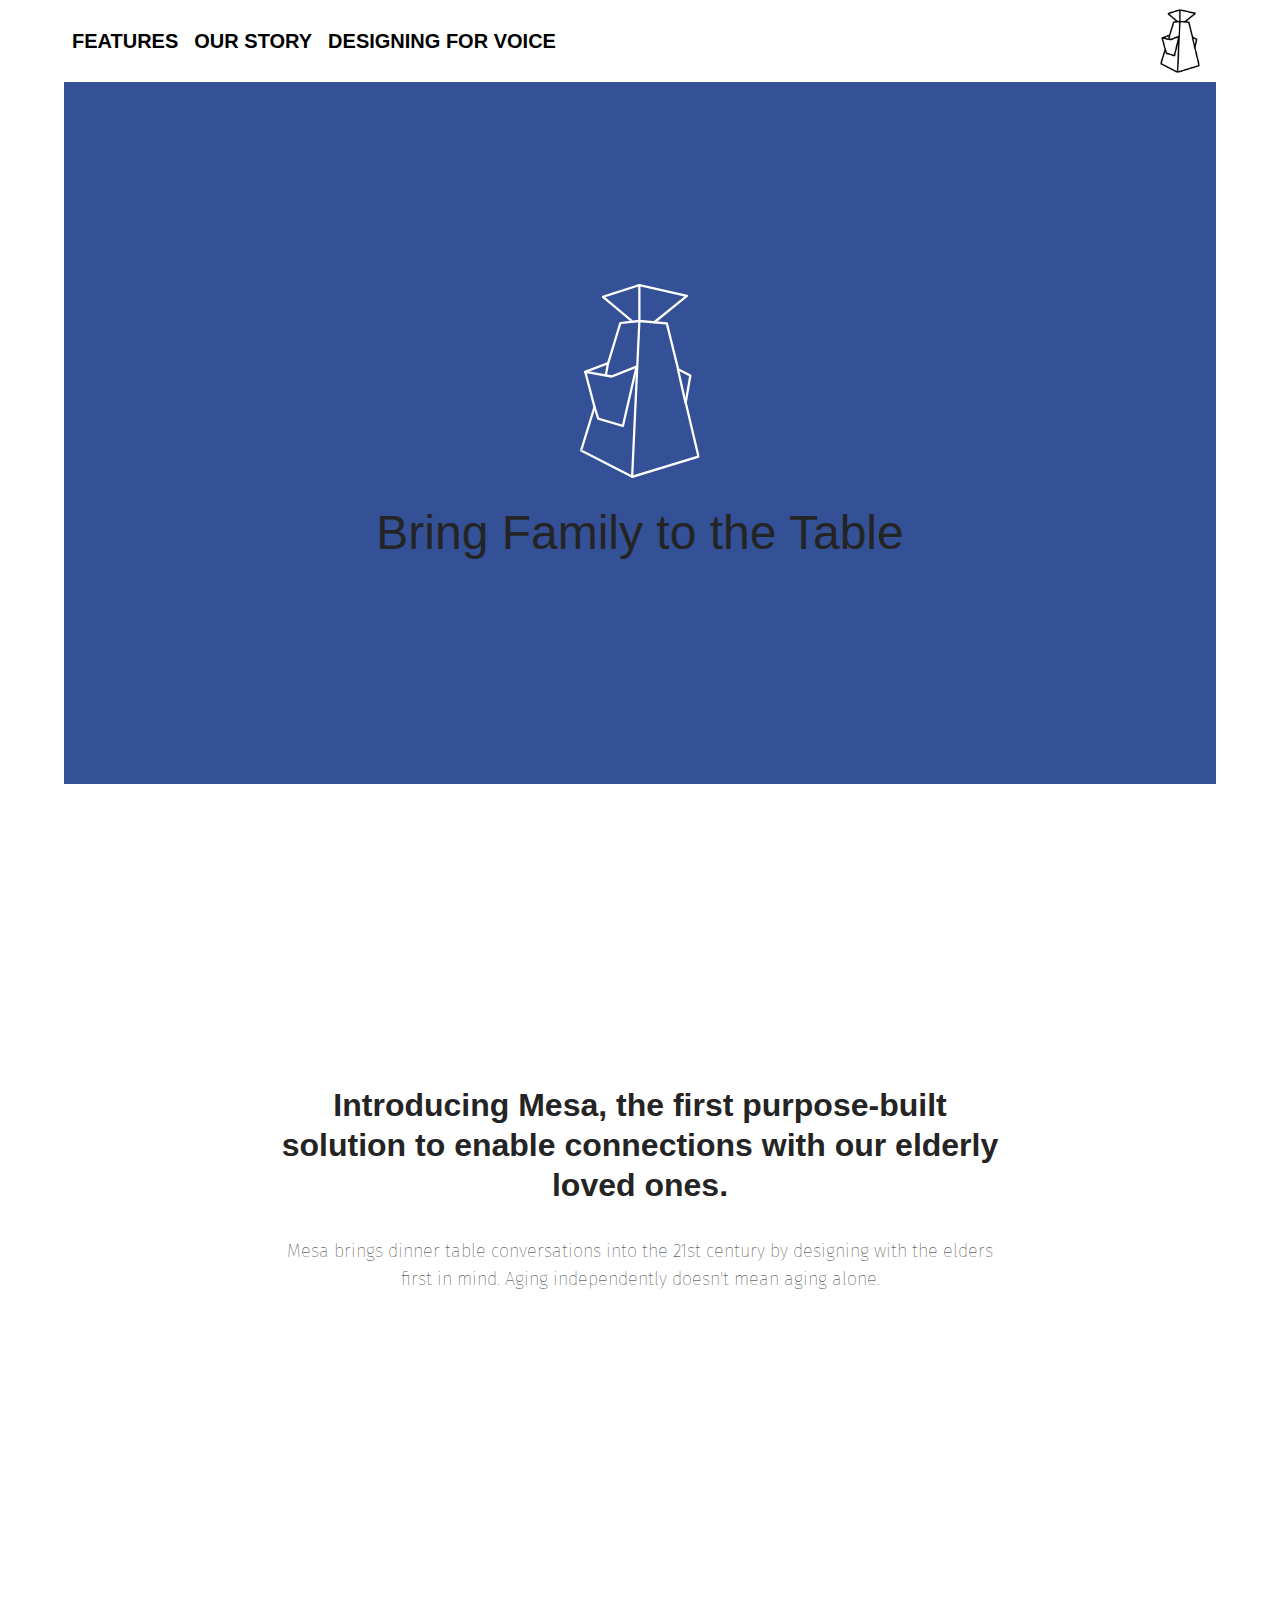
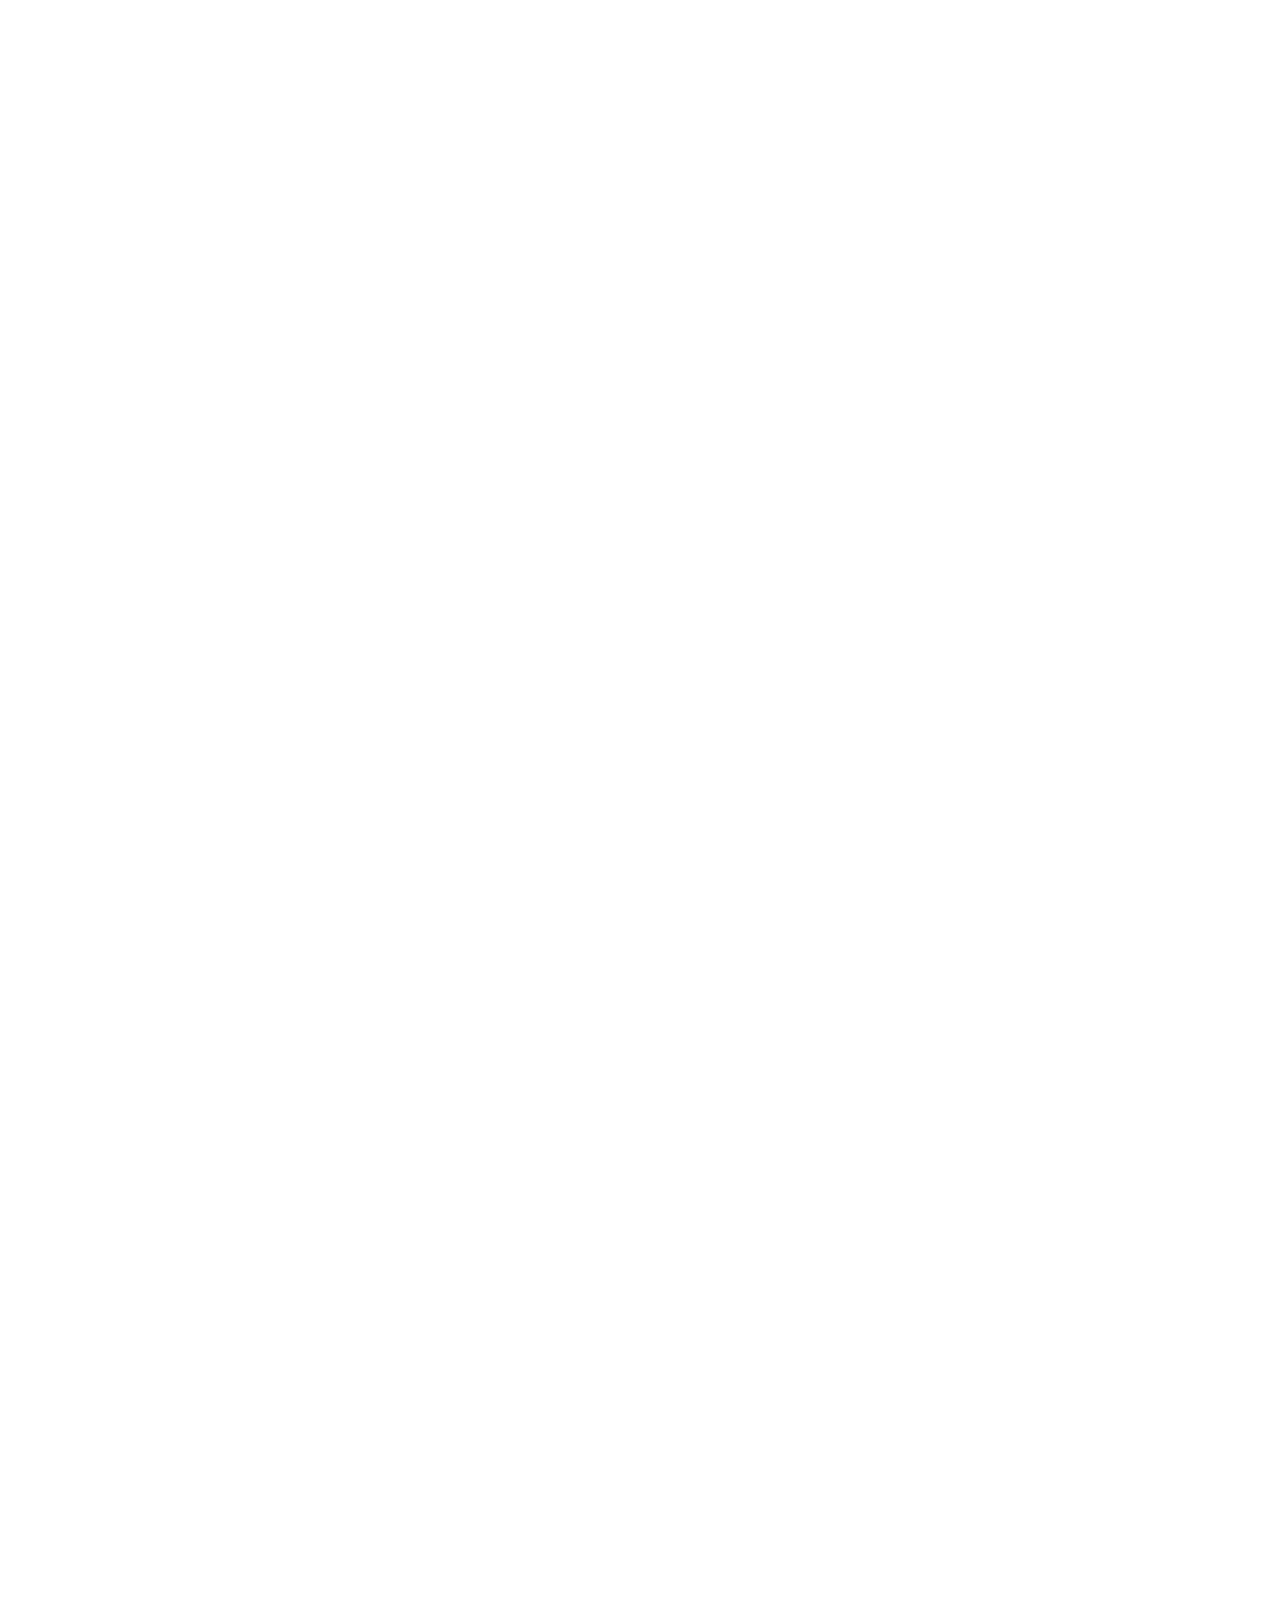
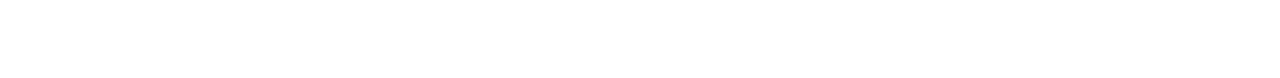
==== index.html @ 4027ee47 "First commit" ====
<!doctype html>
<html>
<head>
	<meta charset="utf-8">
	<meta name="description" content="">
	<meta name="viewport" content="width=device-width, initial-scale=1">
	<title>MESA | Bring Family To the Table</title>
	<link href="https://fonts.googleapis.com/css?family=Fira+Sans" rel="stylesheet">
	<link rel="stylesheet" href="css/bootstrap.min.css">
	<link rel="stylesheet" href="css/bootstrap-grid.min.css">
	<link rel="stylesheet" href="css/style.css">
</head>
<body data-spy="scroll" data-target="#navbar" data-offset="0">

<nav class="navbar navbar-expand-sm fixed-top" id="navbar">
	<button class="navbar-toggler" type="button" data-toggle="collapse" data-target="#navbarMenu" aria-controls="navbarMenu" aria-expanded="false" aria-label="Toggle navigation">
    	<span class="navbar-toggler-icon"></span>
  	</button>

  	<div class="collapse navbar-collapse" id="navbarMenu">
		<ul class="navbar-nav mr-auto">
			<li class="nav-item"><a href="index.html" class="nav-link">Features</a></li>
			<li class="nav-item"><a href="about.html" class="nav-link">Our Story</a></li>
			<li class="nav-item"><a href="voice.html" class="nav-link">Designing for Voice</a></li>
		</ul>
	</div>

  	<a href="/" class="navbar-brand"><img src="img/logo_small.png" border="0" height="64px" /></a>
</nav>

<div class="wrapper">
	<header>
		<div class="center-area" id="cover">
			<span class="logo">
			<svg width="120px" viewBox="0 0 287 464" version="1.1" xmlns="http://www.w3.org/2000/svg" xmlns:xlink="http://www.w3.org/1999/xlink">
			    <defs>
			        <polygon id="path-1" points="0.000375292699 0.744711538 286.109203 0.744711538 286.109203 379 0.000375292699 379"></polygon>
			        <polygon id="path-3" points="0.256156326 0.0401889764 206.439614 0.0401889764 206.439614 464 0.256156326 464"></polygon>
			    </defs>
			    <g id="Title" stroke="none" stroke-width="1" fill="none" fill-rule="evenodd" transform="translate(-372.000000, -346.000000)">
			        <g id="logo_img" transform="translate(372.000000, 346.000000)">
			            <g id="Group-3" transform="translate(0.000000, 85.000000)">
			                <mask id="mask-2" fill="white">
			                    <use xlink:href="#path-1"></use>
			                </mask>
			                <g id="Clip-2"></g>
			                <path d="M2.74203822,313.088269 L1.48252866,315.523558 L123.735389,378.694904 C124.377025,379.025577 125.110064,379.091346 125.799229,378.879423 L284.170217,330.286923 C285.55586,329.86125 286.367503,328.443558 286.034803,327.035 L255.601834,198.457981 L266.619344,134.449904 C266.820427,133.275192 266.246427,132.111442 265.189828,131.557885 L237.109529,116.856635 L210.316159,8.37211538 C210.032815,7.23028846 209.05665,6.39721154 207.884885,6.29855769 L142.593299,0.744711538 L142.070484,0.750192308 L96.2254331,5.60980769 C95.1322739,5.72490385 94.2127771,6.48490385 93.8910446,7.53721154 L65.1106115,102.049423 L11.4927962,122.397692 C10.1784459,122.896442 9.4563758,124.301346 9.81649682,125.660577 L31.8423758,208.900673 L0.120649682,312.284423 C-0.26689172,313.550481 0.30710828,314.915192 1.48252866,315.523558 L2.74203822,313.088269 L5.36342675,313.892115 L37.3154841,209.759327 C37.4635541,209.275192 37.4745223,208.747212 37.3447325,208.255769 L15.7484395,126.645288 L68.3151401,106.695288 C69.1103312,106.393846 69.7172357,105.745288 69.9640191,104.930481 L98.6091783,10.8676923 L142.388561,6.22730769 L205.462752,11.5929808 L232.080631,119.368654 C232.268917,120.128654 232.777108,120.775385 233.471758,121.138942 L260.875688,135.485769 L250.101306,198.079808 C250.039153,198.439712 250.051949,198.819712 250.136038,199.175962 L280.106516,325.8 L125.259962,373.312788 L4.00154777,310.654808 L2.74203822,313.088269 L5.36342675,313.892115 L2.74203822,313.088269" id="Fill-1" fill="#FFFFFF" mask="url(#mask-2)"></path>
			            </g>
			            <path d="M132.559934,197.12911 L100.643379,335.819987 L45.7815769,319.929123 L37.3832567,293.346979 C36.9278044,291.904678 35.3814704,291.101372 33.9306344,291.55597 C32.4779619,292.008743 31.6717379,293.54598 32.1271902,294.98828 L40.9662707,322.968908 C41.2417459,323.843417 41.9396163,324.522576 42.8229734,324.778174 L101.906891,341.890429 C102.634146,342.10221 103.420168,342.003622 104.073963,341.623877 C104.725921,341.242307 105.194229,340.606964 105.363187,339.873034 L137.929863,198.350501 C138.269616,196.875338 137.342183,195.407478 135.85829,195.069724 C134.376233,194.73197 132.89785,195.653947 132.559934,197.12911" id="Fill-4" fill="#FFFFFF"></path>
			            <path d="M12.2745978,212.884273 L75.8460333,223.95943 C76.3461054,224.046866 76.8718222,223.992219 77.342586,223.802775 L136.27599,200.268066 C137.684618,199.707022 138.366035,198.114968 137.801851,196.714179 C137.235836,195.315212 135.636704,194.635766 134.228076,195.19681 L76.0218828,218.441889 L13.2234525,207.501528 C11.7287315,207.241043 10.3036177,208.2338 10.0416752,209.720203 C9.77973263,211.206605 10.7798768,212.623788 12.2745978,212.884273" id="Fill-5" fill="#FFFFFF"></path>
			            <path d="M64.4487171,188.258389 L59.0443059,217.773077 C58.772034,219.264345 59.7827969,220.687995 61.302671,220.956642 C62.82441,221.223462 64.2790134,220.231111 64.5512853,218.74167 L69.9556966,189.226982 C70.2279685,187.735714 69.2172056,186.312064 67.6954666,186.043416 C66.1755925,185.776596 64.7209891,186.76712 64.4487171,188.258389" id="Fill-13" fill="#FFFFFF"></path>
			            <g id="Group-12" transform="translate(52.000000, 0.000000)">
			                <mask id="mask-4" fill="white">
			                    <use xlink:href="#path-3"></use>
			                </mask>
			                <g id="Clip-7"></g>
			                <path d="M202.907509,282.955969 L184.880842,203.127874 C184.546947,201.651843 183.081825,200.725669 181.607579,201.059969 C180.133333,201.394268 179.208281,202.861165 179.542175,204.337197 L197.567018,284.163465 C197.900912,285.639496 199.366035,286.565669 200.840281,286.233197 C202.314526,285.898898 203.239579,284.432 202.907509,282.955969" id="Fill-6" fill="#FFFFFF" mask="url(#mask-4)"></path>
			                <path d="M75.4035088,461.387717 L92.7368421,88.6331339 C92.8061754,87.1223937 91.6402807,85.84 90.1295439,85.7687559 C88.6206316,85.6993386 87.3397895,86.8666457 87.2686316,88.3792126 L69.9371228,461.133795 C69.8659649,462.644535 71.0336842,463.926929 72.5425965,463.998173 C74.0533333,464.067591 75.3341754,462.900283 75.4035088,461.387717" id="Fill-8" fill="#FFFFFF" mask="url(#mask-4)"></path>
			                <path d="M125.578947,94.2869921 C125.515088,94.2851654 125.449404,94.279685 125.385544,94.2705512 L125.578947,94.2869921 M132.731228,89.3967244 L124.850947,88.7262992 L197.583439,29.8914646 L90.1258947,5.61732283 L8.54792982,31.6488189 L74.6171228,87.383622 L67.0725614,88.1855748 L1.22961404,32.6407559 C0.46877193,31.9995591 0.114807018,30.9893543 0.308210526,30.0120315 C0.501614035,29.0347087 1.21319298,28.2382362 2.16196491,27.9349921 L89.1716491,0.169889764 C89.4435088,0.0822047244 89.7208421,0.0383622047 90,0.0383622047 C90.2007018,0.0383622047 90.4032281,0.0621102362 90.6057544,0.107779528 L204.305123,25.7903622 C205.326877,26.0223622 206.131509,26.8206614 206.368702,27.8418268 C206.605895,28.8629921 206.237333,29.9353071 205.423579,30.5947717 L132.731228,89.3967244" id="Fill-9" fill="#FFFFFF" mask="url(#mask-4)"></path>
			                <path d="M125.715789,94.2906457 C125.670175,94.2906457 125.624561,94.2906457 125.578947,94.2869921 L125.385544,94.2705512 C124.703158,94.1883465 124.049965,93.8503937 123.584702,93.2731339 C122.634105,92.0948661 122.818386,90.3703937 123.993404,89.4186457 L124.850947,88.7262992 L132.731228,89.3967244 L127.432702,93.6823307 C126.927298,94.0915276 126.319719,94.2906457 125.715789,94.2906457 M73.7431579,92.9717165 C73.1209825,92.9717165 72.4951579,92.7616378 71.9824561,92.3286929 L67.0725614,88.1855748 L74.6171228,87.383622 L75.5093333,88.136252 C76.6642807,89.111748 76.8120702,90.839874 75.8377544,91.9980472 C75.2976842,92.6410709 74.5240702,92.9717165 73.7431579,92.9717165" id="Fill-10" fill="#FFFFFF" mask="url(#mask-4)"></path>
			                <path d="M87.266807,2.78034646 L87.266807,88.5070866 C87.266807,90.0196535 88.4910877,91.2472441 90.0036491,91.2472441 C91.514386,91.2472441 92.7404912,90.0196535 92.7404912,88.5070866 L92.7404912,2.78034646 C92.7404912,1.26595276 91.514386,0.0401889764 90.0036491,0.0401889764 C88.4910877,0.0401889764 87.266807,1.26595276 87.266807,2.78034646" id="Fill-11" fill="#FFFFFF" mask="url(#mask-4)"></path>
			            </g>
			        </g>
			    </g>
			</svg>
			</span>

			<h1>Bring Family to the Table</h1>
		</div>
	</header>

	<section id="intro" class="container-fluid">
		<div class="row inner">
			<div class="col-md-2"></div>
			<div class="col-md-8">
				<h2>Introducing Mesa, the first purpose-built solution to enable connections with our elderly loved ones.</h2>

				<p>Mesa brings dinner table conversations into the 21st century by designing with the elders first in mind. Aging independently doesn't mean aging alone.</p>
			</div>
		</div>
	</section>

	<section id="HIW" class="container-fluid">
		<h2 class="text-center">How It Works</h2>

		<div class="row inner">
			<div class="col-md-4">
				<h3>Emotional</h3>
				<p>Bring dinnertime conversations back into our lives. Mesa elicits the emotional connection of bringing family together at the dinner table</p>
			</div>
			<div class="col-md-4">
				<h3>Flexible</h3>
				<p>Busy schedules and time zone differences no longer get in the way. Leave an easy-to-access message for your elderly relatives or communicate in real time, the choice is yours</p>
				</ul>
			</div>
			<div class="col-md-4">
				<h3>Accessible</h3>
				<p>Purpose-built for the elderly population, Mesa emphasizes accessibility-focused features for use by the hearing and vision impaired.</p>
			</div>
		</div>

		<div class="text-center">
			<a href="story.html" class="cta">Learn More about Mesa</a>
		</div>
	</section>

	<section id="problem" class="container-fluid">
		<div class="row inner">
			<div class="col-md-6">
				<h3 class="text-left">More and more seniors are living alone, some far from their families.</h3>

				<p class="text-left">As a percentage of the overall population, the number of single person senior households is growing dramatically.</p>
			</div>
			<div class="col-md-6">
				<img src="img/graph.png" border="0" alt="Graph of percentage of seniors" width="100%" />

				<p class="small">Source: Department of Statistics ST Graphics</p>
			</div>
		</div>
	</section>
</div>


<!-- JS Liraries -->
<script src="js/jquery.min.js"></script>
<script src="js/bootstrap.bundle.js"></script>
<script src="js/bootstrap.min.js"></script>
<script src="js/main.js"></script>

</body>
</html>
---- css/style.css ----
/* SECTION STYLING */
body {
    margin: 0;
    position: relative;
    background-color: #ffffff;
}
.wrapper {
  height: auto;
  padding: 4rem;
}
.inner {
    max-width: 1280px;
    margin: 0 auto;
    text-align: center;
    padding: 2rem 0 2rem;
}
section {
    display: flex;
    align-items: center;
    justify-content: center;
    flex-direction: column;
    padding: 3rem 2rem 2rem 2rem;
    min-height: 90vh;
    opacity: 0;
}
section:nth-child(odd) {
  background-color: #ccc;
}
#cover {
    min-height: 80vh;
    height: 100%;
    display: flex;
    text-align: center;
    align-items: center;
    justify-content: center;
    flex-direction: column;
    background-color: #345096;
}
.bgimg {
    background-image: url('../img/Title_1920.png');
    background-size: cover;
    background-position: center;
}


/* TEXT STYLES */
body {
  font-family: 'Fira Sans', Tahoma, Arial, sans-serif;
  font-weight: 400;
  color: #242424;
  -webkit-font-smoothing: antialiased;
  -moz-osx-font-smoothing: grayscale;
}
p, li {
    font-family: 'Fira Sans', Tahoma, Arial, sans-serif;
    font-weight: 100;
    font-size: 18px;
    line-height: 28px;
}
.small {
  font-size: 14px;
  line-height: 20px;
  margin-top: 16px;
}
h1 {
    font-family: 'Geogrotesque', Arial, sans-serif;
    font-size: 48px;    
    line-height: 48px;
    font-weight: 400;
    margin-top: 24px;
}
h2 {
    font-family: 'Geogrotesque', Arial, sans-serif;
    font-size: 32px;
    line-height: 40px;
    margin: 0 auto 1em;
    font-weight: 600;
}
h3 {
    font-size: 24px;
    line-height: 36px;
    font-weight: 600;
}
ul {
  margin-top: 16px;
}
ul, li {
  list-style-type: none;
  padding-left: 0;
}
hr {
  color: #242424;
  opacity: 0.1;
}

a:link {
    color: #FD622E;
    text-decoration: none;
}
a:visited {
  color: #FD622E;
}
a:active, a:focus, a:hover {
  color: #FD622E;
    text-decoration: underline;
}
input {
    background-color: #242424;
    color: #fff;
    font-weight: 100;
    font-size: 20px;
    line-height: 24px;
    border-radius: 8px;
    padding: 12px 32px 8px 16px;
    border: 0;
    float: left;
    text-align: left;
    margin-top: 8px;
}

/** Navbar Styles **/
.navbar {
  background-color: #fff;
  padding: 4px 4em;
}
.navbar-toggler {
  margin: 0;
  padding: .25rem;
}
.navbar-toggler-icon {
  background-image: url("data:image/svg+xml;charset=utf8,%3Csvg viewBox='0 0 32 32' xmlns='http://www.w3.org/2000/svg'%3E%3Cpath stroke='rgba(0,0,0, 1)' stroke-width='3' stroke-linecap='round' stroke-miterlimit='10' d='M4 8h24M4 16h24M4 24h24'/%3E%3C/svg%3E");
}
.navbar-brand {
  float: right;
}
.navbar-brand img {
  height: 64px;
}
.navbar-brand mask, .navbar-brand path {
  fill: #000;
  fill: black;
}

.navbar-nav {
  margin: 0;
  float: center;
}
.navbar-nav .nav-link {
    border-radius: 0;
    text-align: center;
    padding: 0 1em;
}
.navbar li a {
    font-family: 'Geogrotesque', Arial, sans-serif;
    font-size: 20px;
    line-height: 24px;
    font-weight: 600;
    text-transform: uppercase;
    padding: 0 16px;
    color: #000;
}
.navbar li a:hover {
    color:#FFBB00;
}


@media screen and (max-width: 575px) {
  .navbar {
      padding: 4px 8px;
  }
  .navbar li a {
    margin-bottom: 16px;
  }
  .navbar-brand {
    top: 0;
    right: 8px;
    position: fixed;
  }
  .wrapper {
    padding: 1rem;
  }
  section {
    padding: 2rem 1rem;
  }
}

/** CTA Button **/
.cta {
    display: inline-block;
    font-size: 18px;    
    line-height: 20px;
    font-weight: 700;
    text-decoration: none;
    background-color: #FD622E;
    color: #fff !important;
    padding: 12px 24px;
    border-radius: 20px;
}
.cta:hover {
  background-color: #FFBB00;
  text-decoration: none;
}


/*** COLOR/STYLE OVERRIDES ***/
.light {
  color: #fff !important;
}
.dark {
  color: #242424 !important;
}
.orange {
  color: #FD622E !important;
}
.blue {
  color: #345096 !important;
}
.bold {
  font-weight: 400 !important;
}
.highlight {
  background-color: #FFFBDA !important;
}


/*** Special ***/
.logo {
  display: inline-block;
  text-align: center;
  width: 120px;
}

#circle1 {
  fill: #2E57FF;
}
#circle2 {
  fill: #21A3FF;
}
#circle3 {
  fill: #FFB813;
}

#inner {
  stroke-dasharray: 985; /* 984.4284057617188 */
  stroke-dashoffset: 985;
  animation: dash-inner 2s both alternate;
  -moz-transform: dash-inner 2s both alternate;
  -ms-transform: dash-inner 2s both alternate;
  -webkit-animation: dash-inner 2s both alternate;
}
@keyframes dash-inner {
  from { stroke-dashoffset: 985; }
  to { stroke-dashoffset: 0; }
}
#middle {
  stroke-dasharray: 666; /* 665.1653442382812 */
  stroke-dashoffset: 666;
  animation: dash-middle 2s both alternate;
  -moz-animation: dash-middle 2s both alternate;
  -ms-animation: dash-middle 2s both alternate;
  -webkit-animation: dash-middle 2s both alternate;
}
@keyframes dash-middle {
  from { stroke-dashoffset: 666; }
  to { stroke-dashoffset: 0; }
}
#outer {
  stroke-dasharray: 278; /* 277.32061767578125 */
  stroke-dashoffset: 278;
  animation: dash-outer 2s both alternate;
  -moz-animation: dash-outer 2s both alternate;
  -ms-animation: dash-outer 2s both alternate;
  -webkit-animation: dash-outer 2s both alternate;
}
@keyframes dash-outer {
  from { stroke-dashoffset: 278; }
  to { stroke-dashoffset: 0; }
}



/*** Tables ***/
.tr {
  border-top: 1px solid #e9ecef;
  vertical-align: top;
  padding: 0.75rem 0.75rem 1rem 0.75rem;
}
.tr:hover {
  background-color: #e9ecef;
}
.tr div {
  padding: 0;
}
.tr .td {
    width: 100%;
    margin: 0;
}
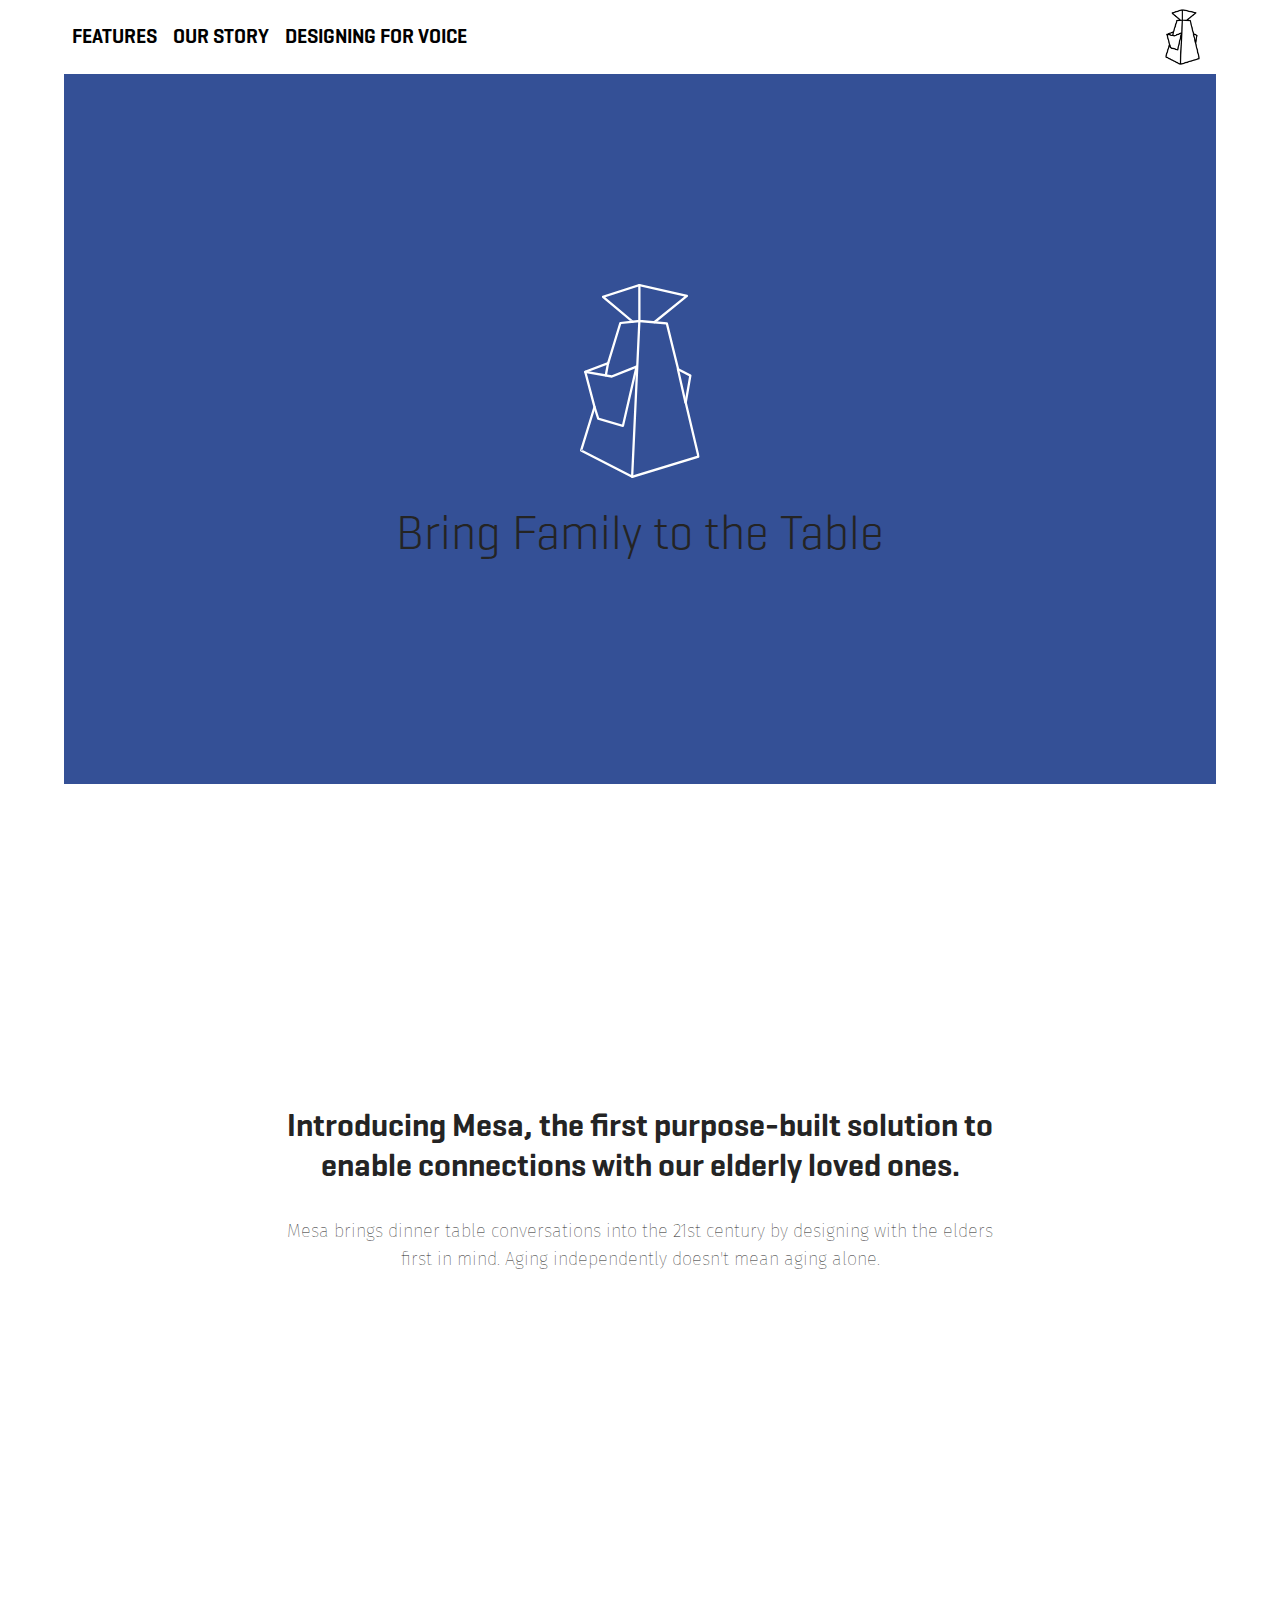
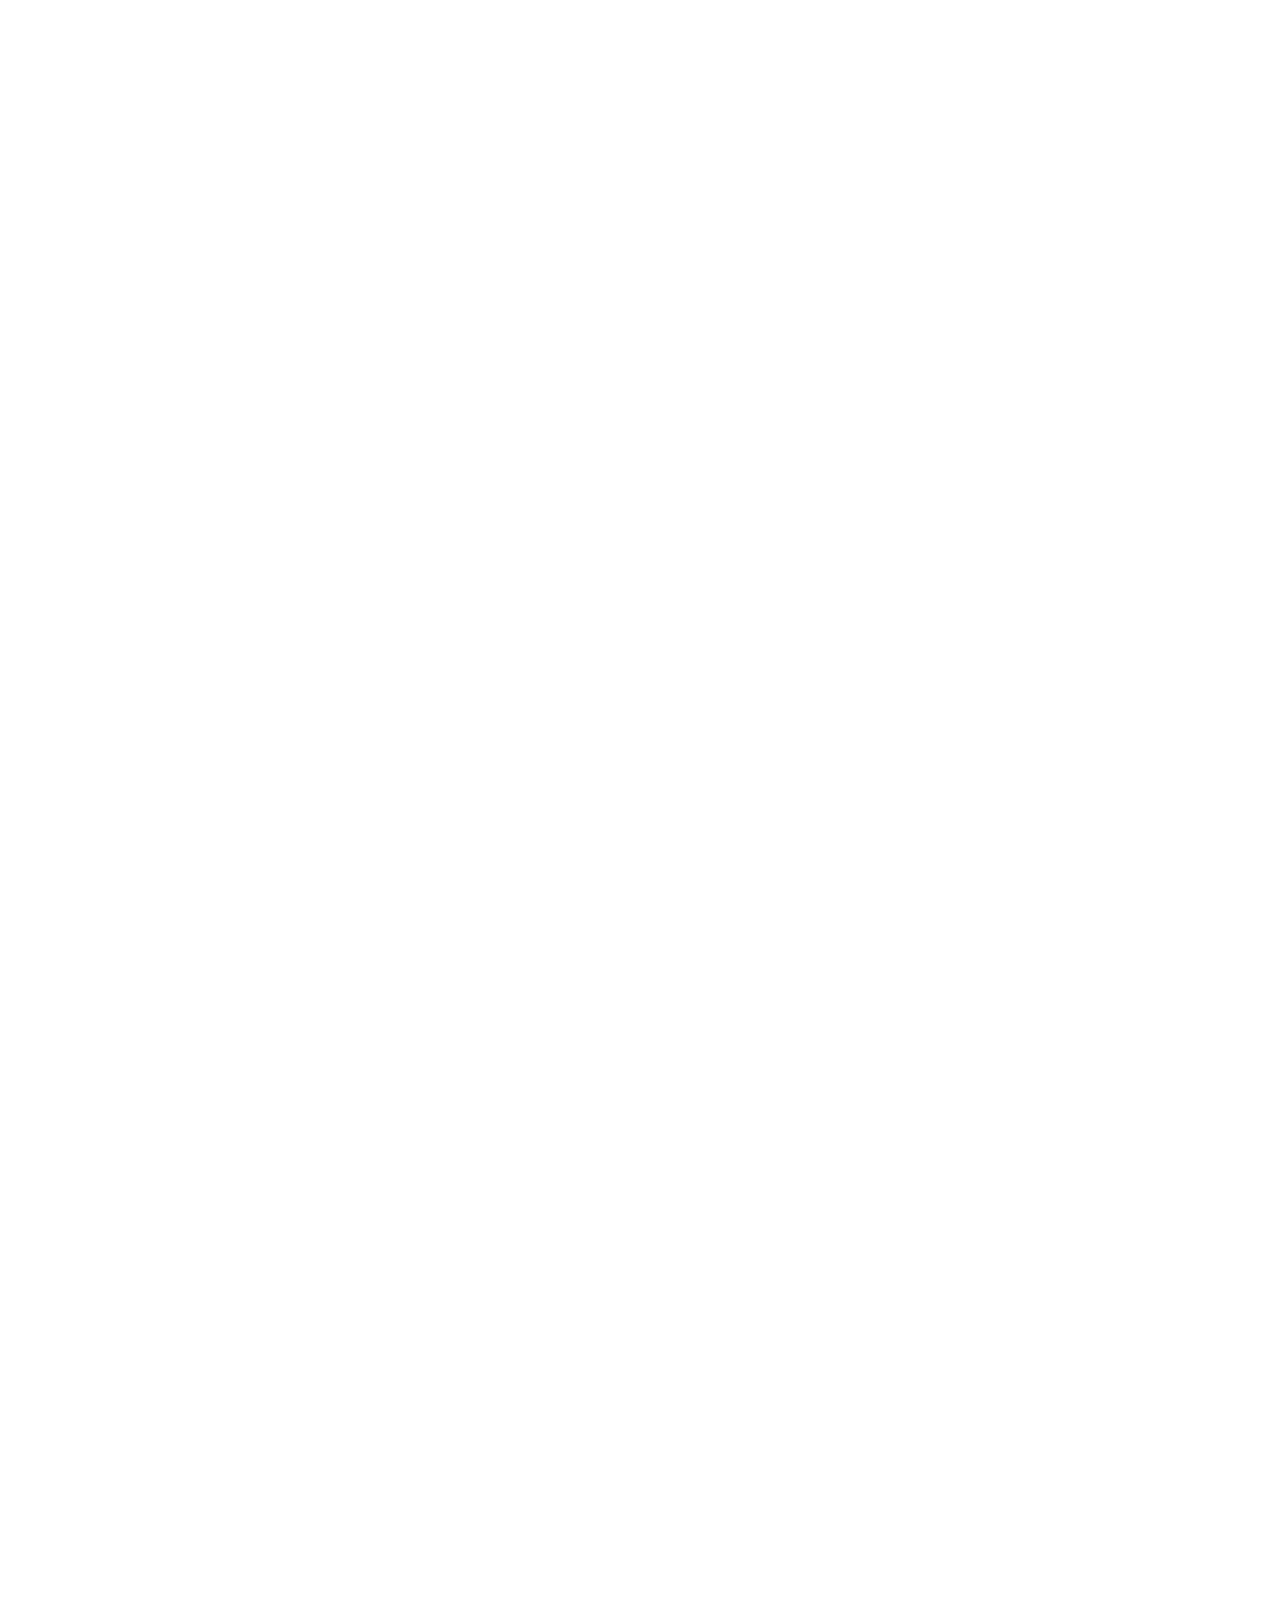
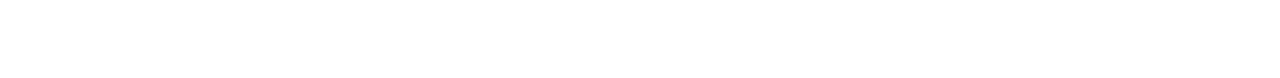
==== commit e5b762f9: "Adding font references" ====
--- a/index.html
+++ b/index.html
@@ -17,7 +17,7 @@
     	<span class="navbar-toggler-icon"></span>
   	</button>
 
-  	<div class="collapse navbar-collapse" id="navbarMenu">
+  <div class="collapse navbar-collapse" id="navbarMenu">
 		<ul class="navbar-nav mr-auto">
 			<li class="nav-item"><a href="index.html" class="nav-link">Features</a></li>
 			<li class="nav-item"><a href="about.html" class="nav-link">Our Story</a></li>
@@ -25,6 +25,7 @@
 		</ul>
 	</div>
 
+		
   	<a href="/" class="navbar-brand"><img src="img/logo_small.png" border="0" height="64px" /></a>
 </nav>
 
@@ -86,11 +87,11 @@
 		<div class="row inner">
 			<div class="col-md-4">
 				<h3>Emotional</h3>
-				<p>Bring dinnertime conversations back into our lives. Mesa elicits the emotional connection of bringing family together at the dinner table</p>
+				<p>Bring dinnertime conversations back into our lives. Mesa elicits the emotional connection of bringing family together at the dinner table.</p>
 			</div>
 			<div class="col-md-4">
 				<h3>Flexible</h3>
-				<p>Busy schedules and time zone differences no longer get in the way. Leave an easy-to-access message for your elderly relatives or communicate in real time, the choice is yours</p>
+				<p>Busy schedules and time zone differences no longer get in the way. Leave an easy-to-access message for your elderly relatives or communicate in real time, the choice is yours.</p>
 				</ul>
 			</div>
 			<div class="col-md-4">
@@ -109,7 +110,7 @@
 			<div class="col-md-6">
 				<h3 class="text-left">More and more seniors are living alone, some far from their families.</h3>
 
-				<p class="text-left">As a percentage of the overall population, the number of single person senior households is growing dramatically.</p>
+				<p class="text-left">Without companionship, our loved ones risk growing more lonely and disconnected. Mesa seeks to bridge the divide created by physical separation and intensifying schedules. The ritual of dinnertime forms a basis for strengthening the bonds we feel with our parents, grandparents, aunts and uncles for whom circumstances limit our ability to stay engaged with their lives.</p>
 			</div>
 			<div class="col-md-6">
 				<img src="img/graph.png" border="0" alt="Graph of percentage of seniors" width="100%" />
--- a/css/style.css
+++ b/css/style.css
@@ -1,3 +1,14 @@
+@font-face {
+  font-family: 'Geogrotesque';
+  src: url('../fonts/Geogtq-Lg.otf') format('opentype');
+  font-weight: 300;
+}
+@font-face {
+  font-family: 'Geogrotesque';
+  src: url('../fonts/Geogtq-Sb.otf') format('opentype');
+  font-weight: 500;
+}
+
 /* SECTION STYLING */
 body {
     margin: 0;
@@ -62,19 +73,20 @@
   line-height: 20px;
   margin-top: 16px;
 }
+h1,h2,h3 {
+    font-family: 'Geogrotesque', Arial, sans-serif;
+}
 h1 {
-    font-family: 'Geogrotesque', Arial, sans-serif;
     font-size: 48px;    
     line-height: 48px;
-    font-weight: 400;
+    font-weight: 300;
     margin-top: 24px;
 }
 h2 {
-    font-family: 'Geogrotesque', Arial, sans-serif;
     font-size: 32px;
     line-height: 40px;
     margin: 0 auto 1em;
-    font-weight: 600;
+    font-weight: 500;
 }
 h3 {
     font-size: 24px;
@@ -82,7 +94,7 @@
     font-weight: 600;
 }
 ul {
-  margin-top: 16px;
+  margin: 16px auto 24px;
 }
 ul, li {
   list-style-type: none;
@@ -134,7 +146,7 @@
   float: right;
 }
 .navbar-brand img {
-  height: 64px;
+  height: 56px;
 }
 .navbar-brand mask, .navbar-brand path {
   fill: #000;
@@ -154,7 +166,7 @@
     font-family: 'Geogrotesque', Arial, sans-serif;
     font-size: 20px;
     line-height: 24px;
-    font-weight: 600;
+    font-weight: 500;
     text-transform: uppercase;
     padding: 0 16px;
     color: #000;
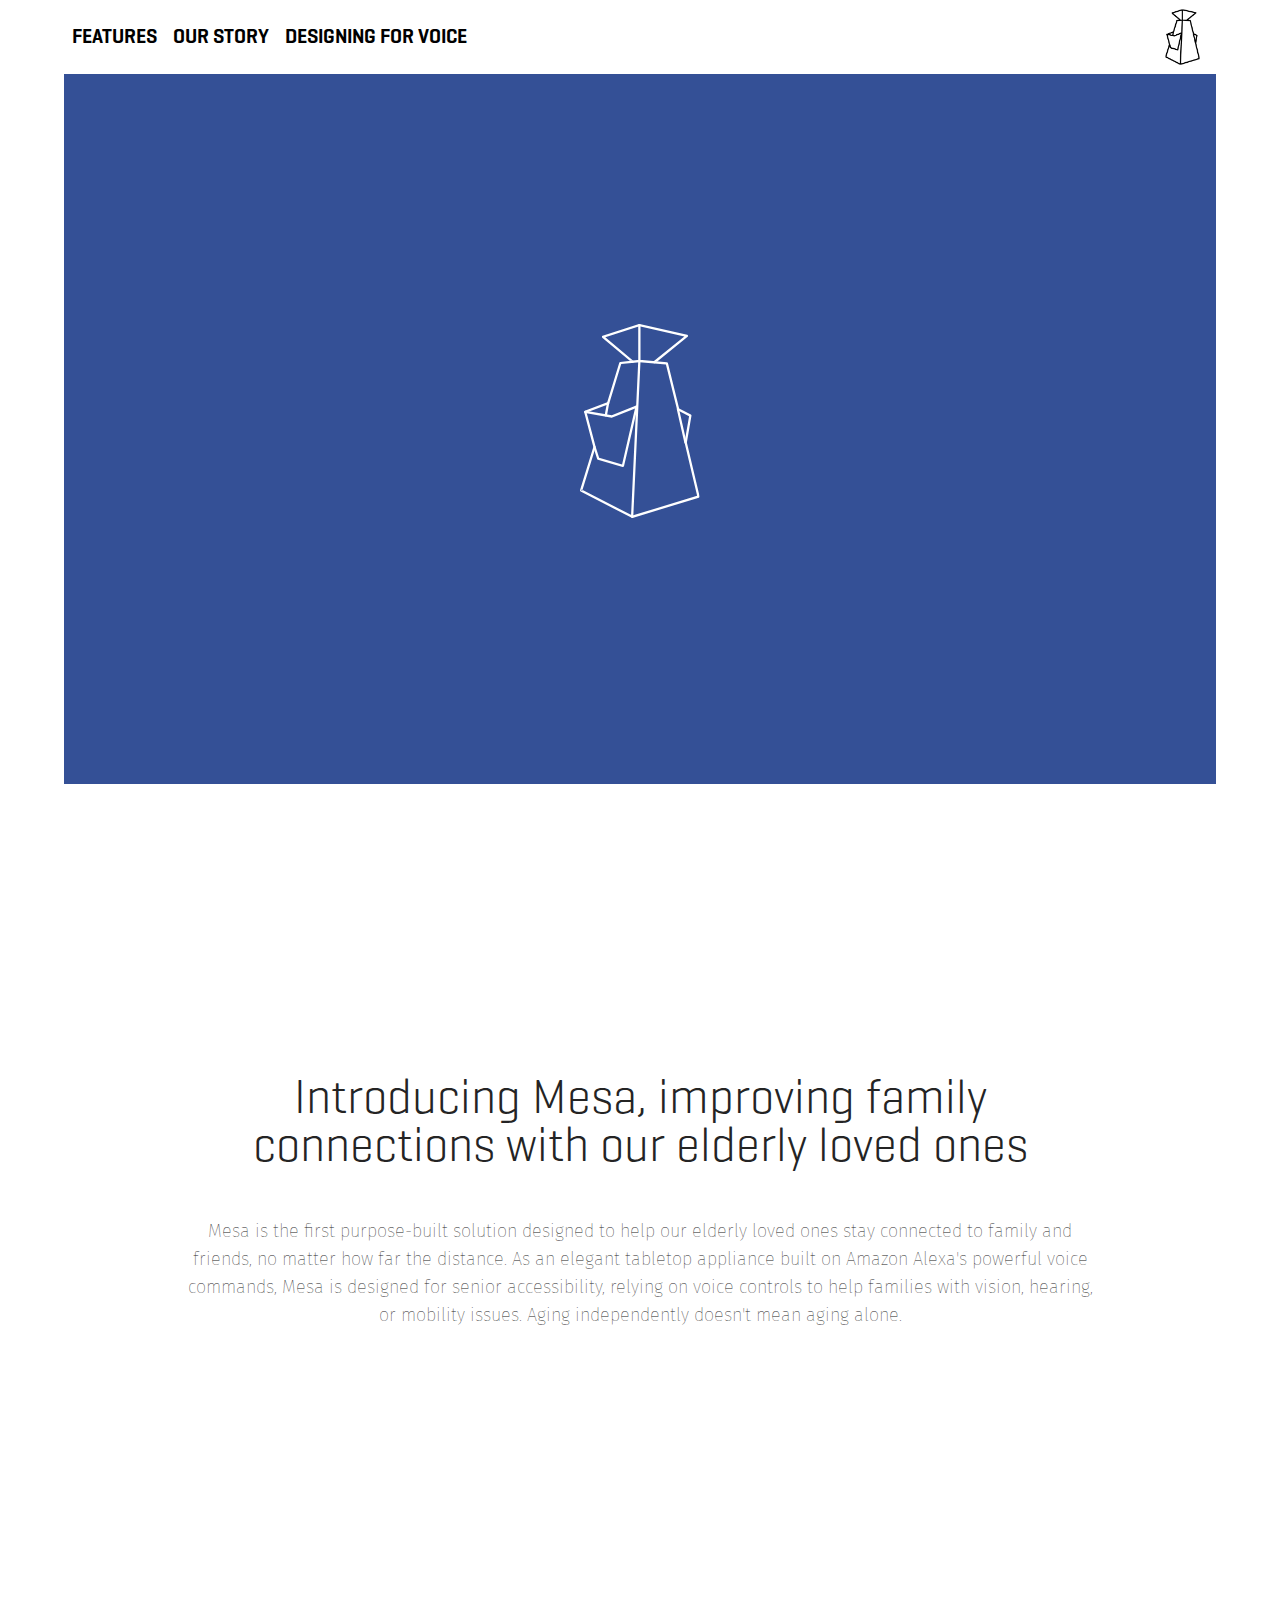
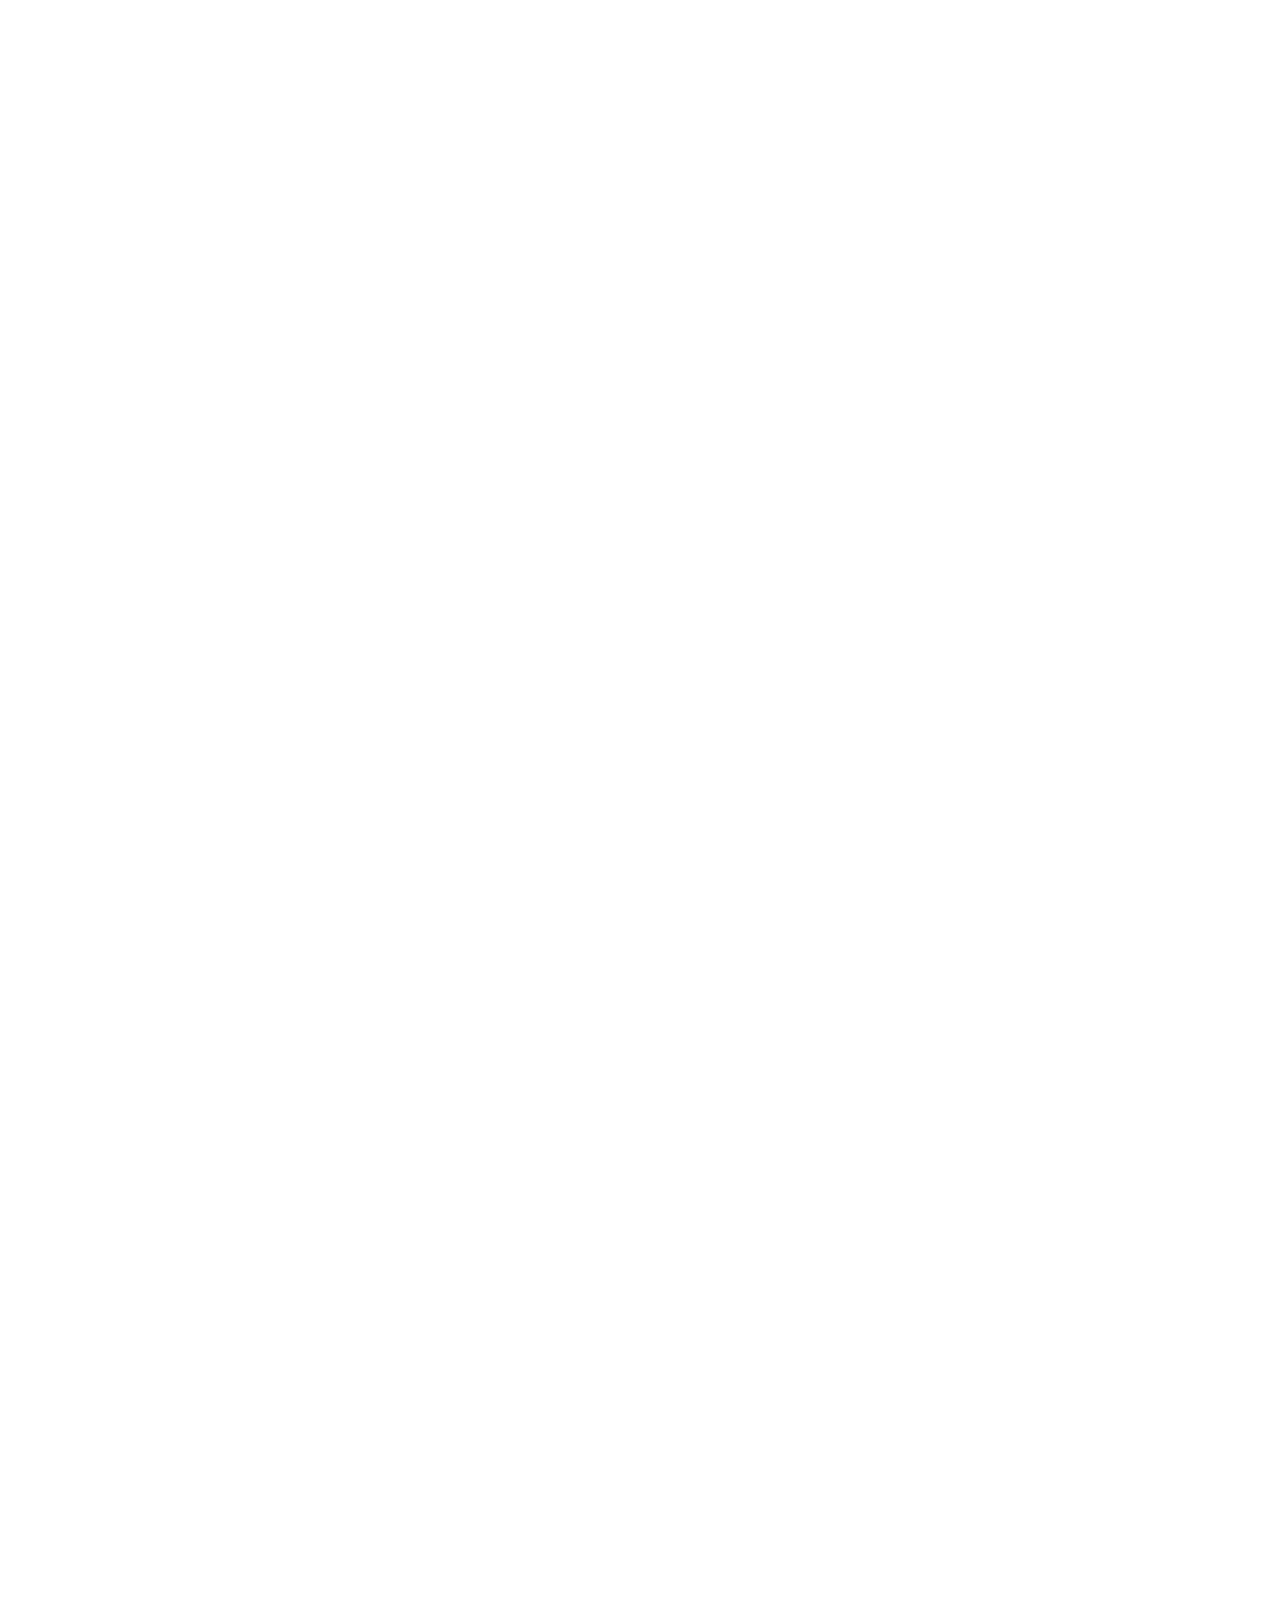
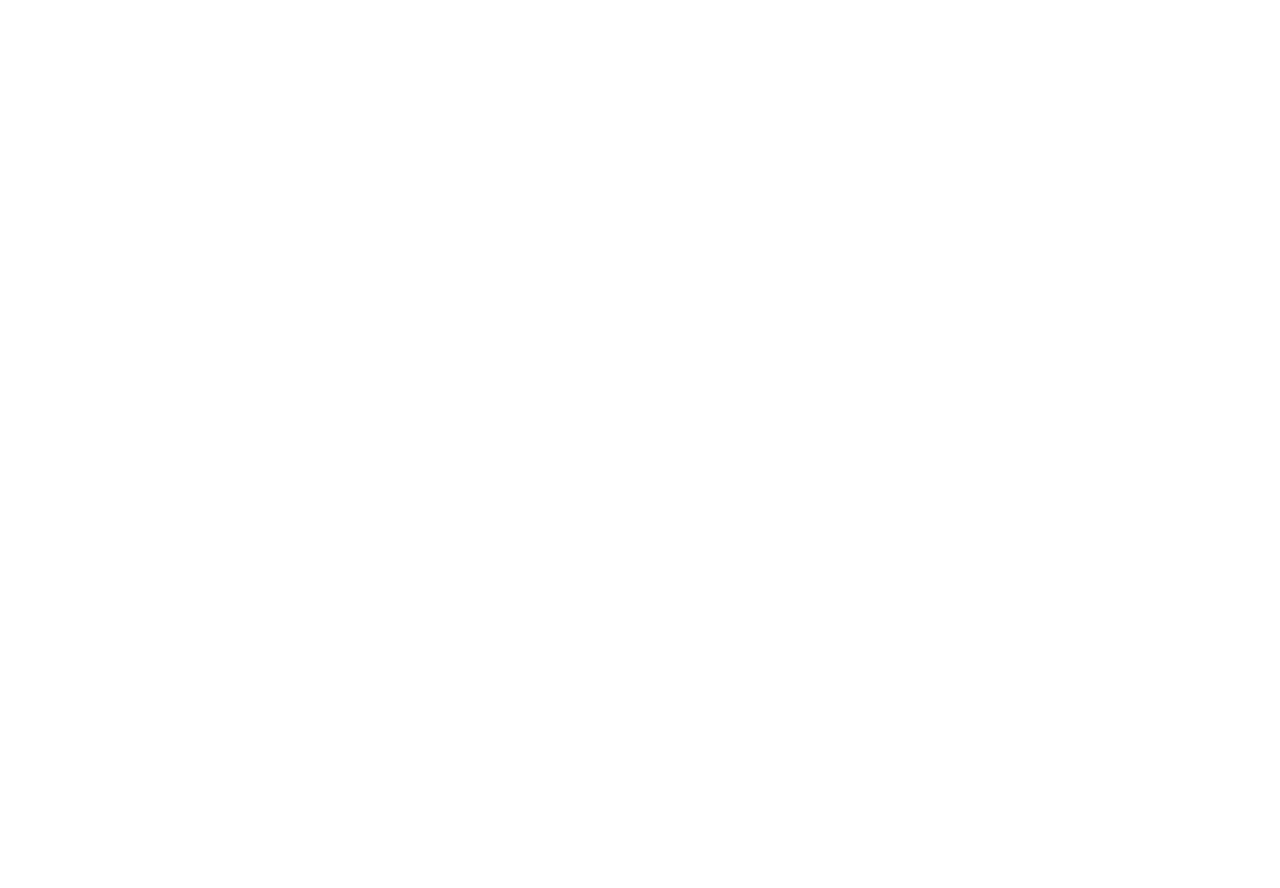
==== commit af6082a5: "Some style updates, finishing index and working on about" ====
--- a/index.html
+++ b/index.html
@@ -65,18 +65,16 @@
 			    </g>
 			</svg>
 			</span>
-
-			<h1>Bring Family to the Table</h1>
 		</div>
 	</header>
 
 	<section id="intro" class="container-fluid">
 		<div class="row inner">
-			<div class="col-md-2"></div>
-			<div class="col-md-8">
-				<h2>Introducing Mesa, the first purpose-built solution to enable connections with our elderly loved ones.</h2>
+			<div class="col-md-1"></div>
+			<div class="col-md-10">
+				<h1>Introducing Mesa, improving family connections with our elderly loved ones</h1>
 
-				<p>Mesa brings dinner table conversations into the 21st century by designing with the elders first in mind. Aging independently doesn't mean aging alone.</p>
+				<p>Mesa is the first purpose-built solution designed to help our elderly loved ones stay connected to family and friends, no matter how far the distance. As an elegant tabletop appliance built on Amazon Alexa's powerful voice commands, Mesa is designed for senior accessibility, relying on voice controls to help families with vision, hearing, or mobility issues. Aging independently doesn't mean aging alone.</p>
 			</div>
 		</div>
 	</section>
@@ -92,7 +90,6 @@
 			<div class="col-md-4">
 				<h3>Flexible</h3>
 				<p>Busy schedules and time zone differences no longer get in the way. Leave an easy-to-access message for your elderly relatives or communicate in real time, the choice is yours.</p>
-				</ul>
 			</div>
 			<div class="col-md-4">
 				<h3>Accessible</h3>
@@ -119,6 +116,20 @@
 			</div>
 		</div>
 	</section>
+
+	<section id="accessibility" class="container-fluid">
+		<div class="row inner">
+			<div class="col-md-7">
+				<iframe width="560" height="315" src="https://www.youtube.com/embed/vakqvEbRtUc?rel=0" frameborder="0" allow="autoplay; encrypted-media" allowfullscreen></iframe>
+			</div>
+			<div class="col-md-5">
+				
+				<h3 class="text-left">Voice technologies seniors can actually use</h3>
+
+				<p class="text-left">It's no secret that existing voice-controlled tech isn't designed with the elderly in mind. Small text, limited volume controls, inflexible and unintuitive interfaces all contribute to a frustrating experience for seniors. This results in our loved ones feeling increasingly isolated despite a more-connected world. Mesa designs for accessibility to empower and engage seniors, intead of taking away from their daily responsibilities.</p>
+			</div>
+		</div>
+	</section>
 </div>
 
 
--- a/css/style.css
+++ b/css/style.css
@@ -34,8 +34,8 @@
     min-height: 90vh;
     opacity: 0;
 }
-section:nth-child(odd) {
-  background-color: #ccc;
+#HIW {
+  background-color: #F8E2C3;
 }
 #cover {
     min-height: 80vh;
@@ -46,13 +46,9 @@
     justify-content: center;
     flex-direction: column;
     background-color: #345096;
-}
-.bgimg {
-    background-image: url('../img/Title_1920.png');
     background-size: cover;
     background-position: center;
 }
-
 
 /* TEXT STYLES */
 body {
@@ -80,7 +76,7 @@
     font-size: 48px;    
     line-height: 48px;
     font-weight: 300;
-    margin-top: 24px;
+    margin: 24px auto 48px;
 }
 h2 {
     font-size: 32px;
@@ -172,7 +168,7 @@
     color: #000;
 }
 .navbar li a:hover {
-    color:#FFBB00;
+    color: #FFBB00;
 }
 
 
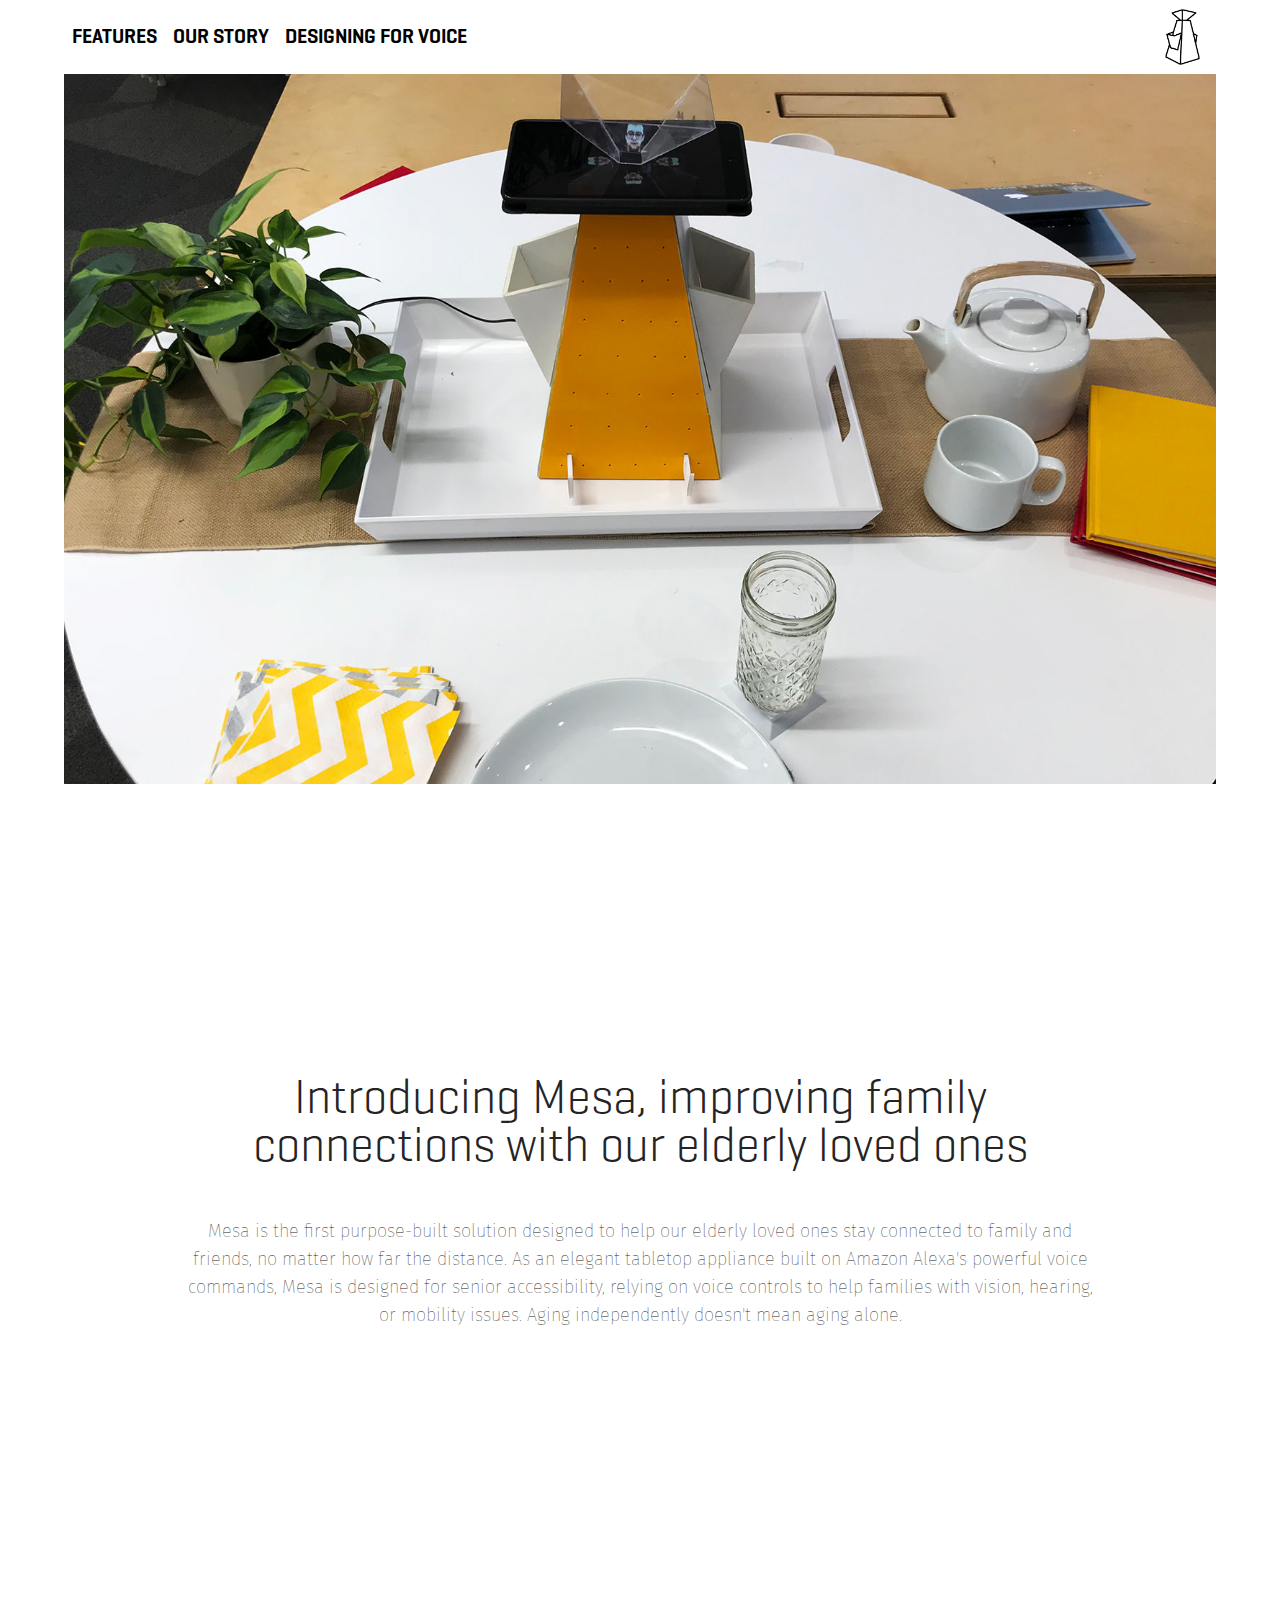
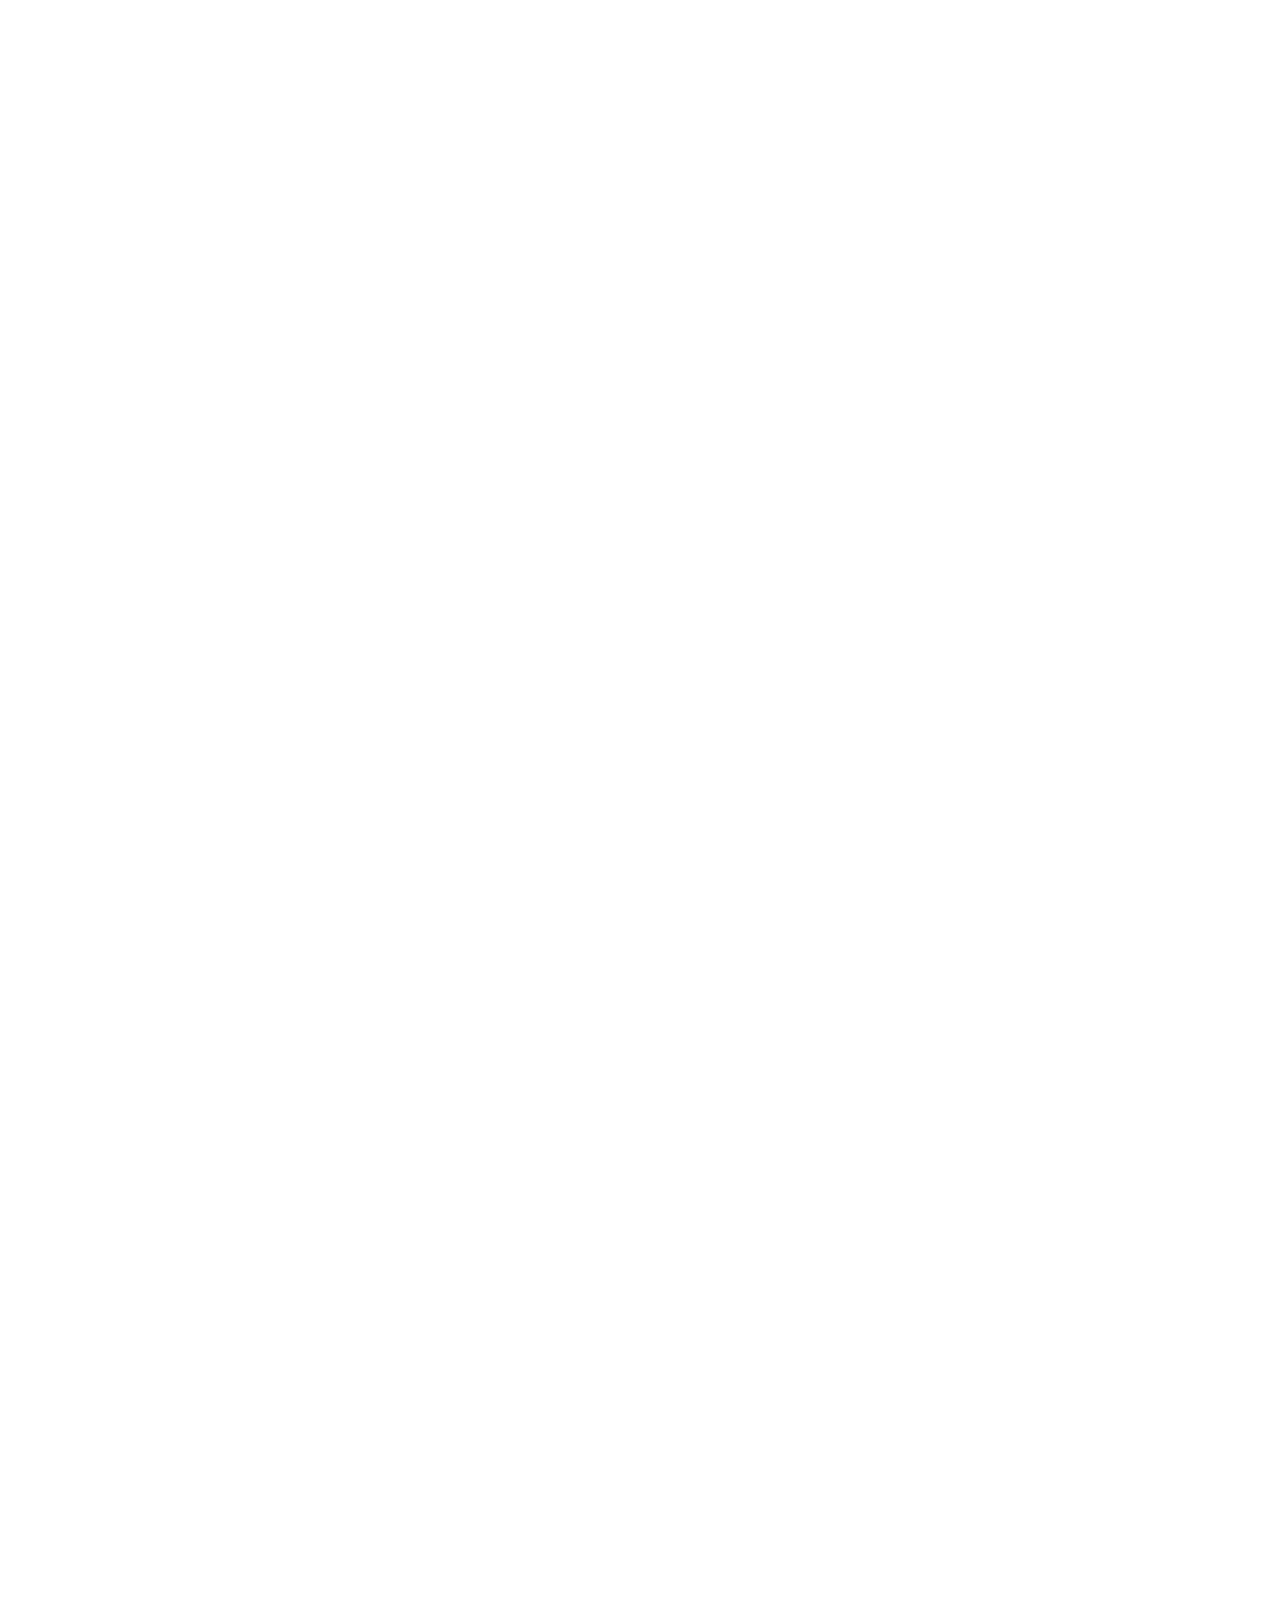
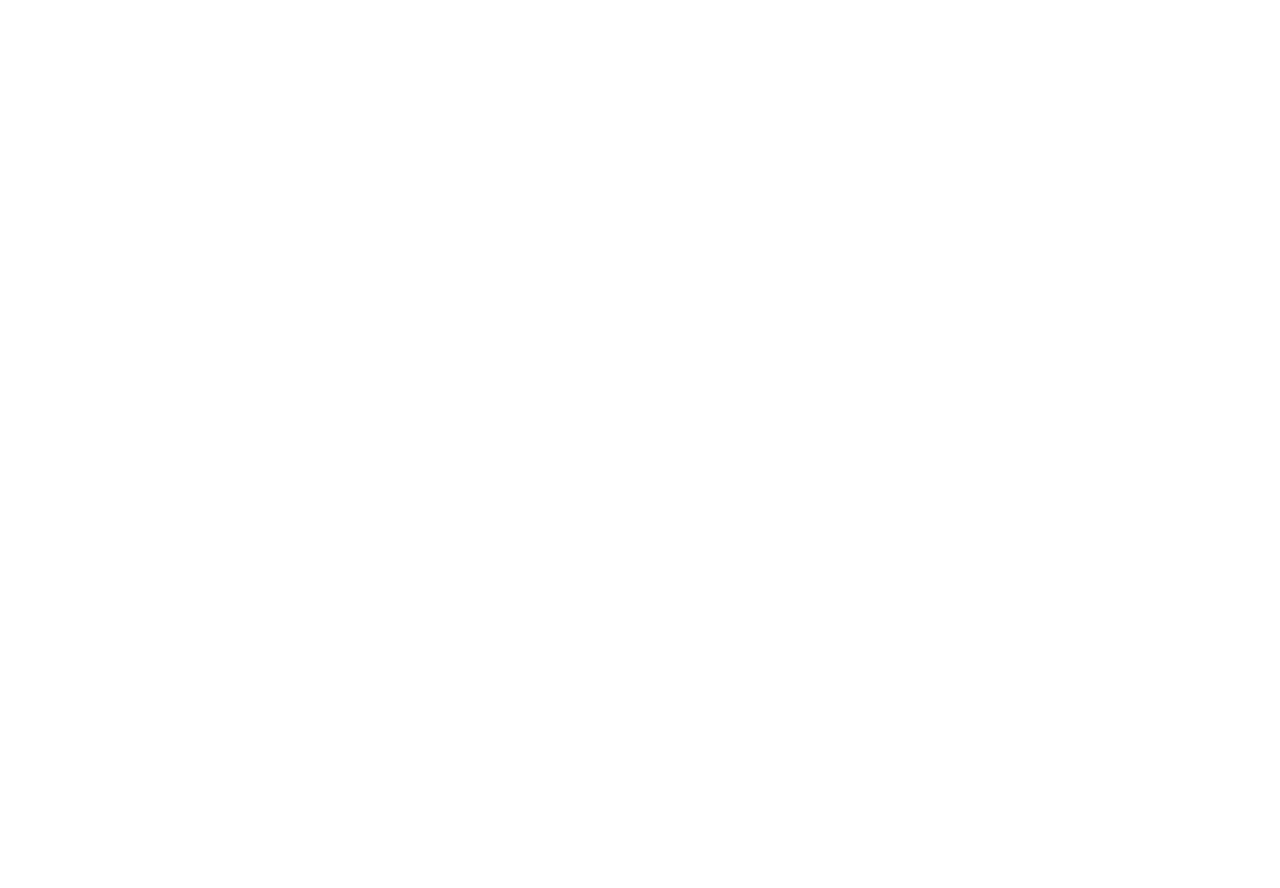
==== commit 434551c3: "Halfway through uploading images" ====
--- a/index.html
+++ b/index.html
@@ -31,40 +31,7 @@
 
 <div class="wrapper">
 	<header>
-		<div class="center-area" id="cover">
-			<span class="logo">
-			<svg width="120px" viewBox="0 0 287 464" version="1.1" xmlns="http://www.w3.org/2000/svg" xmlns:xlink="http://www.w3.org/1999/xlink">
-			    <defs>
-			        <polygon id="path-1" points="0.000375292699 0.744711538 286.109203 0.744711538 286.109203 379 0.000375292699 379"></polygon>
-			        <polygon id="path-3" points="0.256156326 0.0401889764 206.439614 0.0401889764 206.439614 464 0.256156326 464"></polygon>
-			    </defs>
-			    <g id="Title" stroke="none" stroke-width="1" fill="none" fill-rule="evenodd" transform="translate(-372.000000, -346.000000)">
-			        <g id="logo_img" transform="translate(372.000000, 346.000000)">
-			            <g id="Group-3" transform="translate(0.000000, 85.000000)">
-			                <mask id="mask-2" fill="white">
-			                    <use xlink:href="#path-1"></use>
-			                </mask>
-			                <g id="Clip-2"></g>
-			                <path d="M2.74203822,313.088269 L1.48252866,315.523558 L123.735389,378.694904 C124.377025,379.025577 125.110064,379.091346 125.799229,378.879423 L284.170217,330.286923 C285.55586,329.86125 286.367503,328.443558 286.034803,327.035 L255.601834,198.457981 L266.619344,134.449904 C266.820427,133.275192 266.246427,132.111442 265.189828,131.557885 L237.109529,116.856635 L210.316159,8.37211538 C210.032815,7.23028846 209.05665,6.39721154 207.884885,6.29855769 L142.593299,0.744711538 L142.070484,0.750192308 L96.2254331,5.60980769 C95.1322739,5.72490385 94.2127771,6.48490385 93.8910446,7.53721154 L65.1106115,102.049423 L11.4927962,122.397692 C10.1784459,122.896442 9.4563758,124.301346 9.81649682,125.660577 L31.8423758,208.900673 L0.120649682,312.284423 C-0.26689172,313.550481 0.30710828,314.915192 1.48252866,315.523558 L2.74203822,313.088269 L5.36342675,313.892115 L37.3154841,209.759327 C37.4635541,209.275192 37.4745223,208.747212 37.3447325,208.255769 L15.7484395,126.645288 L68.3151401,106.695288 C69.1103312,106.393846 69.7172357,105.745288 69.9640191,104.930481 L98.6091783,10.8676923 L142.388561,6.22730769 L205.462752,11.5929808 L232.080631,119.368654 C232.268917,120.128654 232.777108,120.775385 233.471758,121.138942 L260.875688,135.485769 L250.101306,198.079808 C250.039153,198.439712 250.051949,198.819712 250.136038,199.175962 L280.106516,325.8 L125.259962,373.312788 L4.00154777,310.654808 L2.74203822,313.088269 L5.36342675,313.892115 L2.74203822,313.088269" id="Fill-1" fill="#FFFFFF" mask="url(#mask-2)"></path>
-			            </g>
-			            <path d="M132.559934,197.12911 L100.643379,335.819987 L45.7815769,319.929123 L37.3832567,293.346979 C36.9278044,291.904678 35.3814704,291.101372 33.9306344,291.55597 C32.4779619,292.008743 31.6717379,293.54598 32.1271902,294.98828 L40.9662707,322.968908 C41.2417459,323.843417 41.9396163,324.522576 42.8229734,324.778174 L101.906891,341.890429 C102.634146,342.10221 103.420168,342.003622 104.073963,341.623877 C104.725921,341.242307 105.194229,340.606964 105.363187,339.873034 L137.929863,198.350501 C138.269616,196.875338 137.342183,195.407478 135.85829,195.069724 C134.376233,194.73197 132.89785,195.653947 132.559934,197.12911" id="Fill-4" fill="#FFFFFF"></path>
-			            <path d="M12.2745978,212.884273 L75.8460333,223.95943 C76.3461054,224.046866 76.8718222,223.992219 77.342586,223.802775 L136.27599,200.268066 C137.684618,199.707022 138.366035,198.114968 137.801851,196.714179 C137.235836,195.315212 135.636704,194.635766 134.228076,195.19681 L76.0218828,218.441889 L13.2234525,207.501528 C11.7287315,207.241043 10.3036177,208.2338 10.0416752,209.720203 C9.77973263,211.206605 10.7798768,212.623788 12.2745978,212.884273" id="Fill-5" fill="#FFFFFF"></path>
-			            <path d="M64.4487171,188.258389 L59.0443059,217.773077 C58.772034,219.264345 59.7827969,220.687995 61.302671,220.956642 C62.82441,221.223462 64.2790134,220.231111 64.5512853,218.74167 L69.9556966,189.226982 C70.2279685,187.735714 69.2172056,186.312064 67.6954666,186.043416 C66.1755925,185.776596 64.7209891,186.76712 64.4487171,188.258389" id="Fill-13" fill="#FFFFFF"></path>
-			            <g id="Group-12" transform="translate(52.000000, 0.000000)">
-			                <mask id="mask-4" fill="white">
-			                    <use xlink:href="#path-3"></use>
-			                </mask>
-			                <g id="Clip-7"></g>
-			                <path d="M202.907509,282.955969 L184.880842,203.127874 C184.546947,201.651843 183.081825,200.725669 181.607579,201.059969 C180.133333,201.394268 179.208281,202.861165 179.542175,204.337197 L197.567018,284.163465 C197.900912,285.639496 199.366035,286.565669 200.840281,286.233197 C202.314526,285.898898 203.239579,284.432 202.907509,282.955969" id="Fill-6" fill="#FFFFFF" mask="url(#mask-4)"></path>
-			                <path d="M75.4035088,461.387717 L92.7368421,88.6331339 C92.8061754,87.1223937 91.6402807,85.84 90.1295439,85.7687559 C88.6206316,85.6993386 87.3397895,86.8666457 87.2686316,88.3792126 L69.9371228,461.133795 C69.8659649,462.644535 71.0336842,463.926929 72.5425965,463.998173 C74.0533333,464.067591 75.3341754,462.900283 75.4035088,461.387717" id="Fill-8" fill="#FFFFFF" mask="url(#mask-4)"></path>
-			                <path d="M125.578947,94.2869921 C125.515088,94.2851654 125.449404,94.279685 125.385544,94.2705512 L125.578947,94.2869921 M132.731228,89.3967244 L124.850947,88.7262992 L197.583439,29.8914646 L90.1258947,5.61732283 L8.54792982,31.6488189 L74.6171228,87.383622 L67.0725614,88.1855748 L1.22961404,32.6407559 C0.46877193,31.9995591 0.114807018,30.9893543 0.308210526,30.0120315 C0.501614035,29.0347087 1.21319298,28.2382362 2.16196491,27.9349921 L89.1716491,0.169889764 C89.4435088,0.0822047244 89.7208421,0.0383622047 90,0.0383622047 C90.2007018,0.0383622047 90.4032281,0.0621102362 90.6057544,0.107779528 L204.305123,25.7903622 C205.326877,26.0223622 206.131509,26.8206614 206.368702,27.8418268 C206.605895,28.8629921 206.237333,29.9353071 205.423579,30.5947717 L132.731228,89.3967244" id="Fill-9" fill="#FFFFFF" mask="url(#mask-4)"></path>
-			                <path d="M125.715789,94.2906457 C125.670175,94.2906457 125.624561,94.2906457 125.578947,94.2869921 L125.385544,94.2705512 C124.703158,94.1883465 124.049965,93.8503937 123.584702,93.2731339 C122.634105,92.0948661 122.818386,90.3703937 123.993404,89.4186457 L124.850947,88.7262992 L132.731228,89.3967244 L127.432702,93.6823307 C126.927298,94.0915276 126.319719,94.2906457 125.715789,94.2906457 M73.7431579,92.9717165 C73.1209825,92.9717165 72.4951579,92.7616378 71.9824561,92.3286929 L67.0725614,88.1855748 L74.6171228,87.383622 L75.5093333,88.136252 C76.6642807,89.111748 76.8120702,90.839874 75.8377544,91.9980472 C75.2976842,92.6410709 74.5240702,92.9717165 73.7431579,92.9717165" id="Fill-10" fill="#FFFFFF" mask="url(#mask-4)"></path>
-			                <path d="M87.266807,2.78034646 L87.266807,88.5070866 C87.266807,90.0196535 88.4910877,91.2472441 90.0036491,91.2472441 C91.514386,91.2472441 92.7404912,90.0196535 92.7404912,88.5070866 L92.7404912,2.78034646 C92.7404912,1.26595276 91.514386,0.0401889764 90.0036491,0.0401889764 C88.4910877,0.0401889764 87.266807,1.26595276 87.266807,2.78034646" id="Fill-11" fill="#FFFFFF" mask="url(#mask-4)"></path>
-			            </g>
-			        </g>
-			    </g>
-			</svg>
-			</span>
+		<div class="center-area" id="cover" style="background-image:url('img/cover.jpg');background-position:top;">
 		</div>
 	</header>
 
@@ -98,7 +65,7 @@
 		</div>
 
 		<div class="text-center">
-			<a href="story.html" class="cta">Learn More about Mesa</a>
+			<a href="about.html" class="cta">Learn about how we built Mesa</a>
 		</div>
 	</section>
 
@@ -120,11 +87,13 @@
 	<section id="accessibility" class="container-fluid">
 		<div class="row inner">
 			<div class="col-md-7">
-				<iframe width="560" height="315" src="https://www.youtube.com/embed/vakqvEbRtUc?rel=0" frameborder="0" allow="autoplay; encrypted-media" allowfullscreen></iframe>
+				<div class="videoWrapper">
+				<iframe src="https://www.youtube.com/embed/vakqvEbRtUc?rel=0" frameborder="0" allow="autoplay; encrypted-media" allowfullscreen></iframe>
+				</div>
 			</div>
 			<div class="col-md-5">
 				
-				<h3 class="text-left">Voice technologies seniors can actually use</h3>
+				<h3 class="text-left">Voice technologies that seniors can actually use</h3>
 
 				<p class="text-left">It's no secret that existing voice-controlled tech isn't designed with the elderly in mind. Small text, limited volume controls, inflexible and unintuitive interfaces all contribute to a frustrating experience for seniors. This results in our loved ones feeling increasingly isolated despite a more-connected world. Mesa designs for accessibility to empower and engage seniors, intead of taking away from their daily responsibilities.</p>
 			</div>
--- a/css/style.css
+++ b/css/style.css
@@ -11,9 +11,15 @@
 
 /* SECTION STYLING */
 body {
-    margin: 0;
-    position: relative;
-    background-color: #ffffff;
+  margin: 0;
+  position: relative;
+}
+#bg-img {
+  position: fixed;
+  background: url('../img/background-01.jpg');
+  background-size: cover;
+  width: 100%;
+  opacity: 0.5;
 }
 .wrapper {
   height: auto;
@@ -33,6 +39,8 @@
     padding: 3rem 2rem 2rem 2rem;
     min-height: 90vh;
     opacity: 0;
+    background-size: fill;
+    background-position: center;
 }
 #HIW {
   background-color: #F8E2C3;
@@ -48,6 +56,9 @@
     background-color: #345096;
     background-size: cover;
     background-position: center;
+}
+#cover h1, #cover h2 {
+  color: #fff;
 }
 
 /* TEXT STYLES */
@@ -286,20 +297,17 @@
 }
 
 
-
-/*** Tables ***/
-.tr {
-  border-top: 1px solid #e9ecef;
-  vertical-align: top;
-  padding: 0.75rem 0.75rem 1rem 0.75rem;
-}
-.tr:hover {
-  background-color: #e9ecef;
-}
-.tr div {
-  padding: 0;
-}
-.tr .td {
-    width: 100%;
-    margin: 0;
+/** Video Wrapper **/
+.videoWrapper {
+  position: relative;
+  padding-bottom: 56.25%; /* 16:9 */
+  padding-top: 25px;
+  height: 0;
+}
+.videoWrapper iframe {
+  position: absolute;
+  top: 0;
+  left: 0;
+  width: 100%;
+  height: 100%;
 }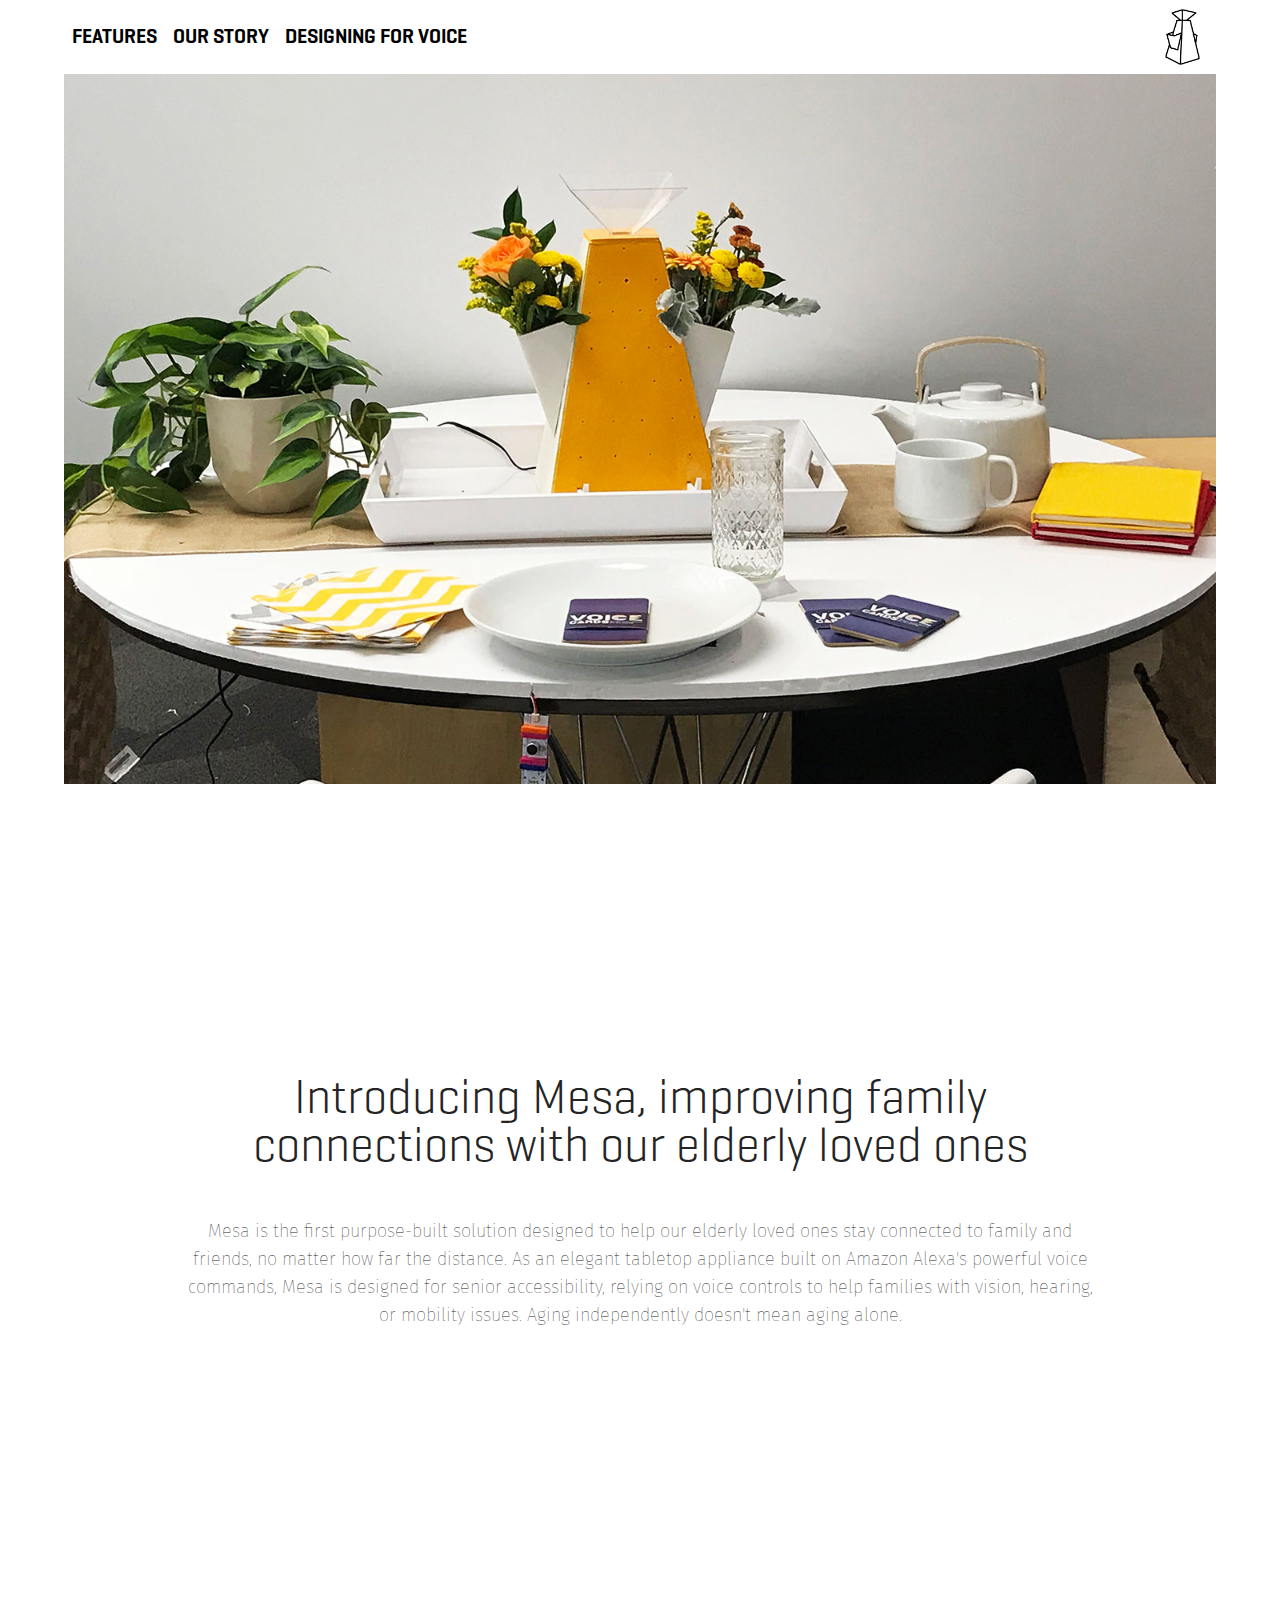
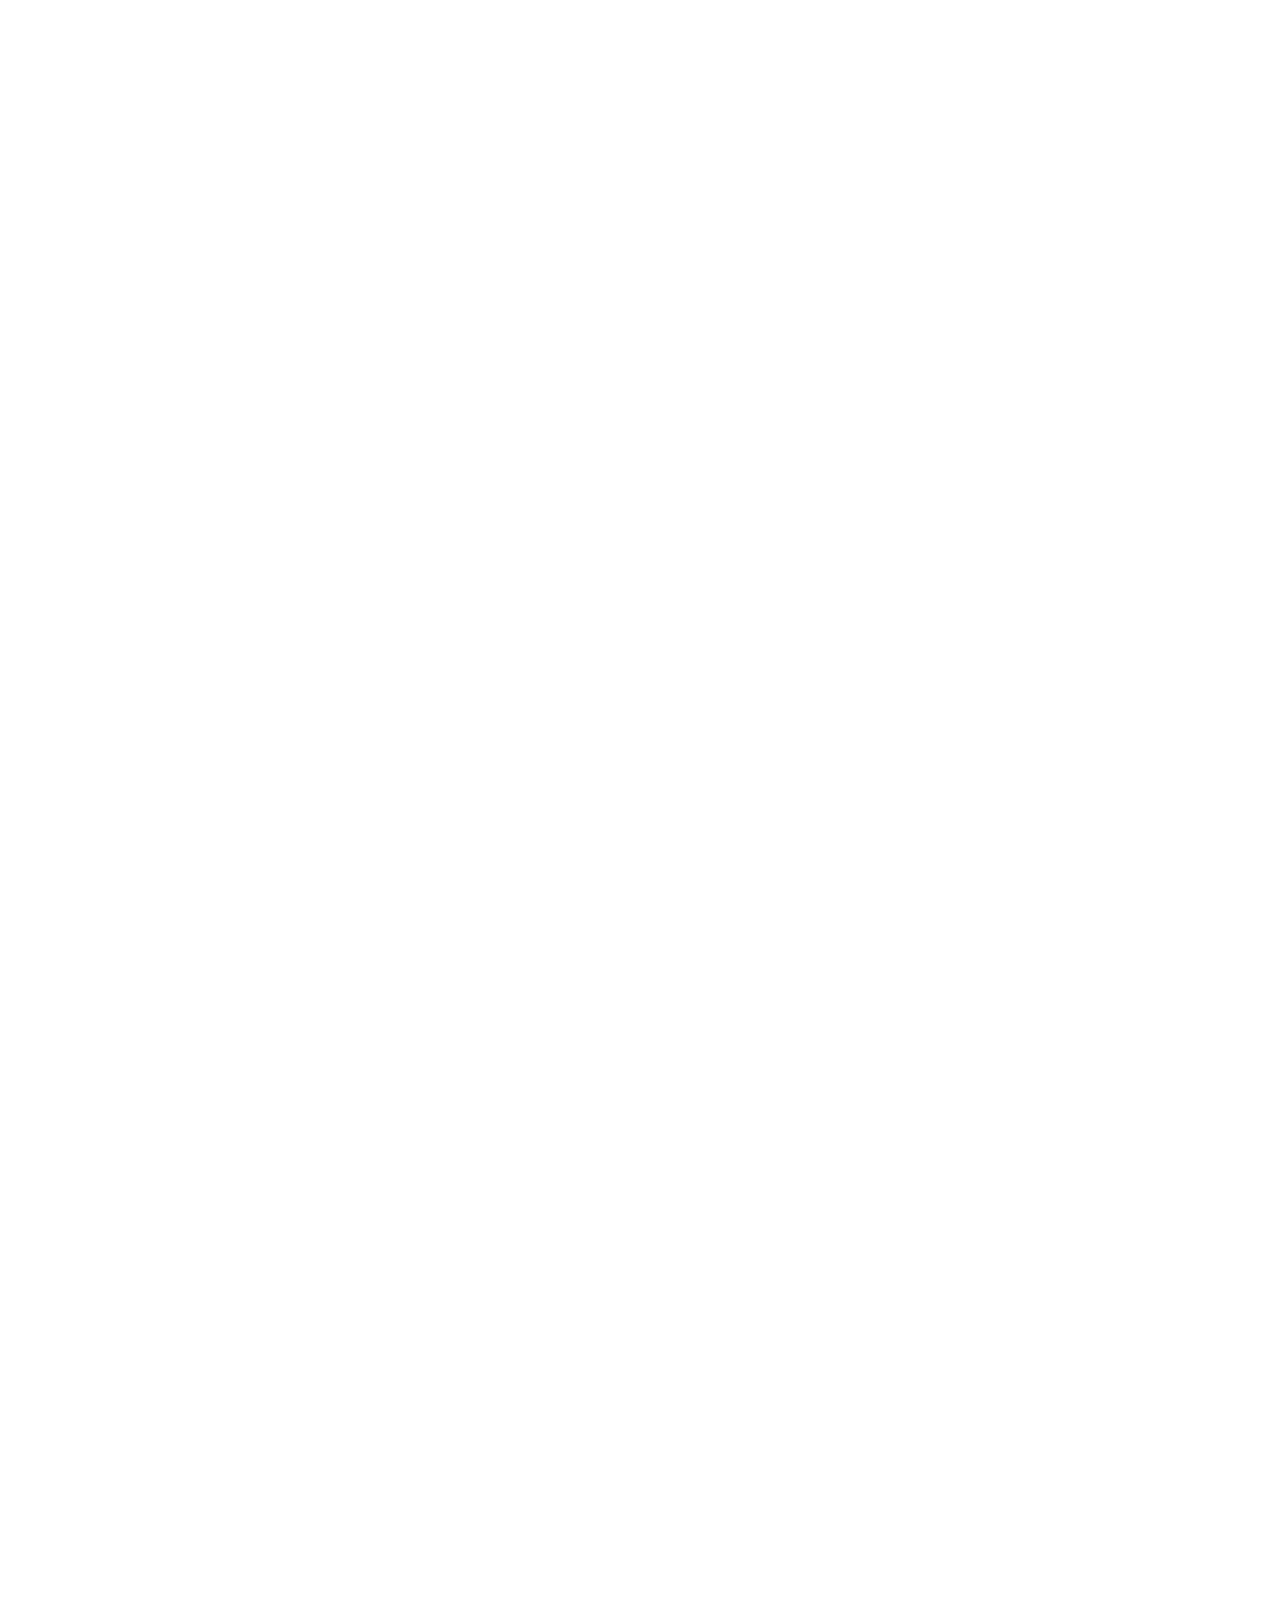
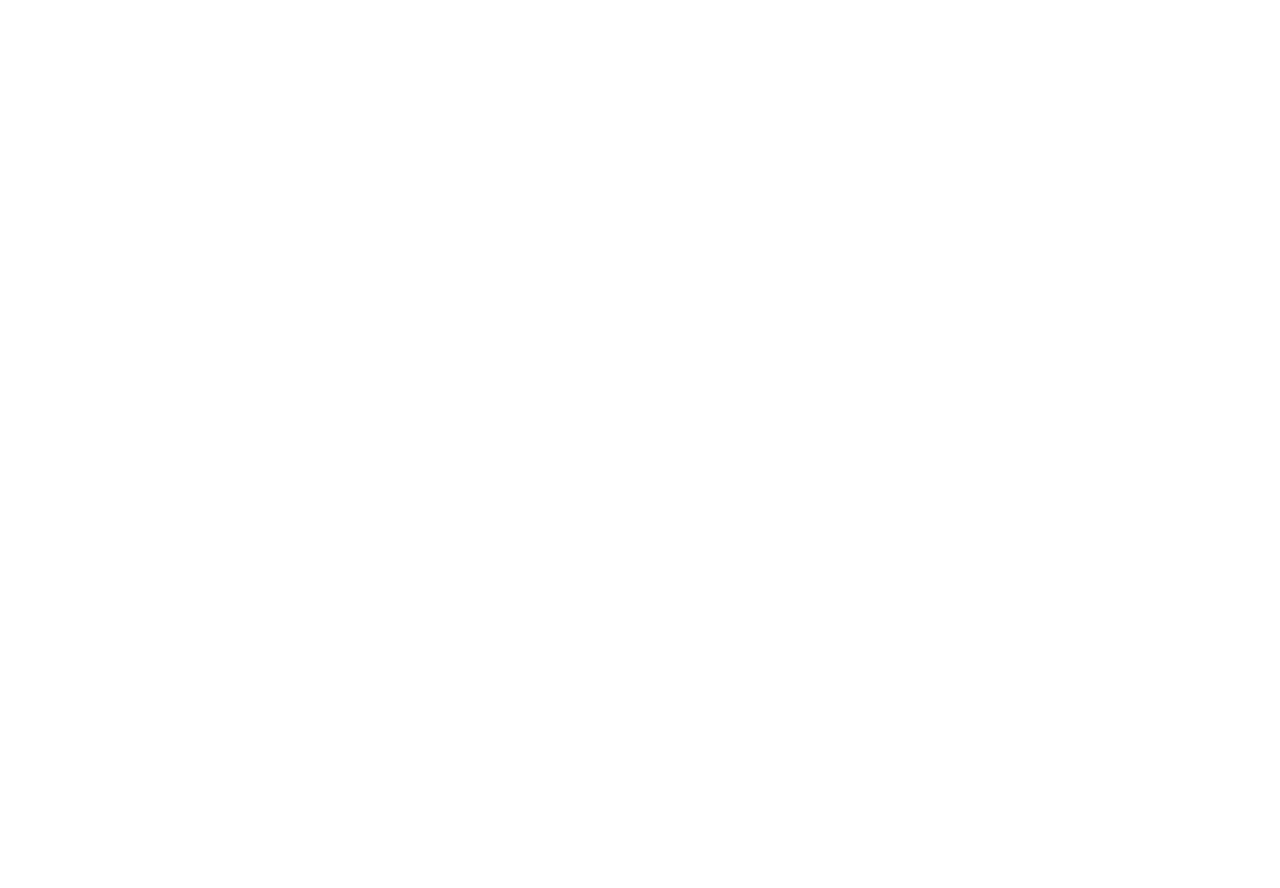
==== commit 0e779ba2: "Final content pushes before Science Fair" ====
--- a/index.html
+++ b/index.html
@@ -26,7 +26,7 @@
 	</div>
 
 		
-  	<a href="/" class="navbar-brand"><img src="img/logo_small.png" border="0" height="64px" /></a>
+  	<a href="/mesa" class="navbar-brand"><img src="img/logo_small.png" border="0" height="64px" /></a>
 </nav>
 
 <div class="wrapper">
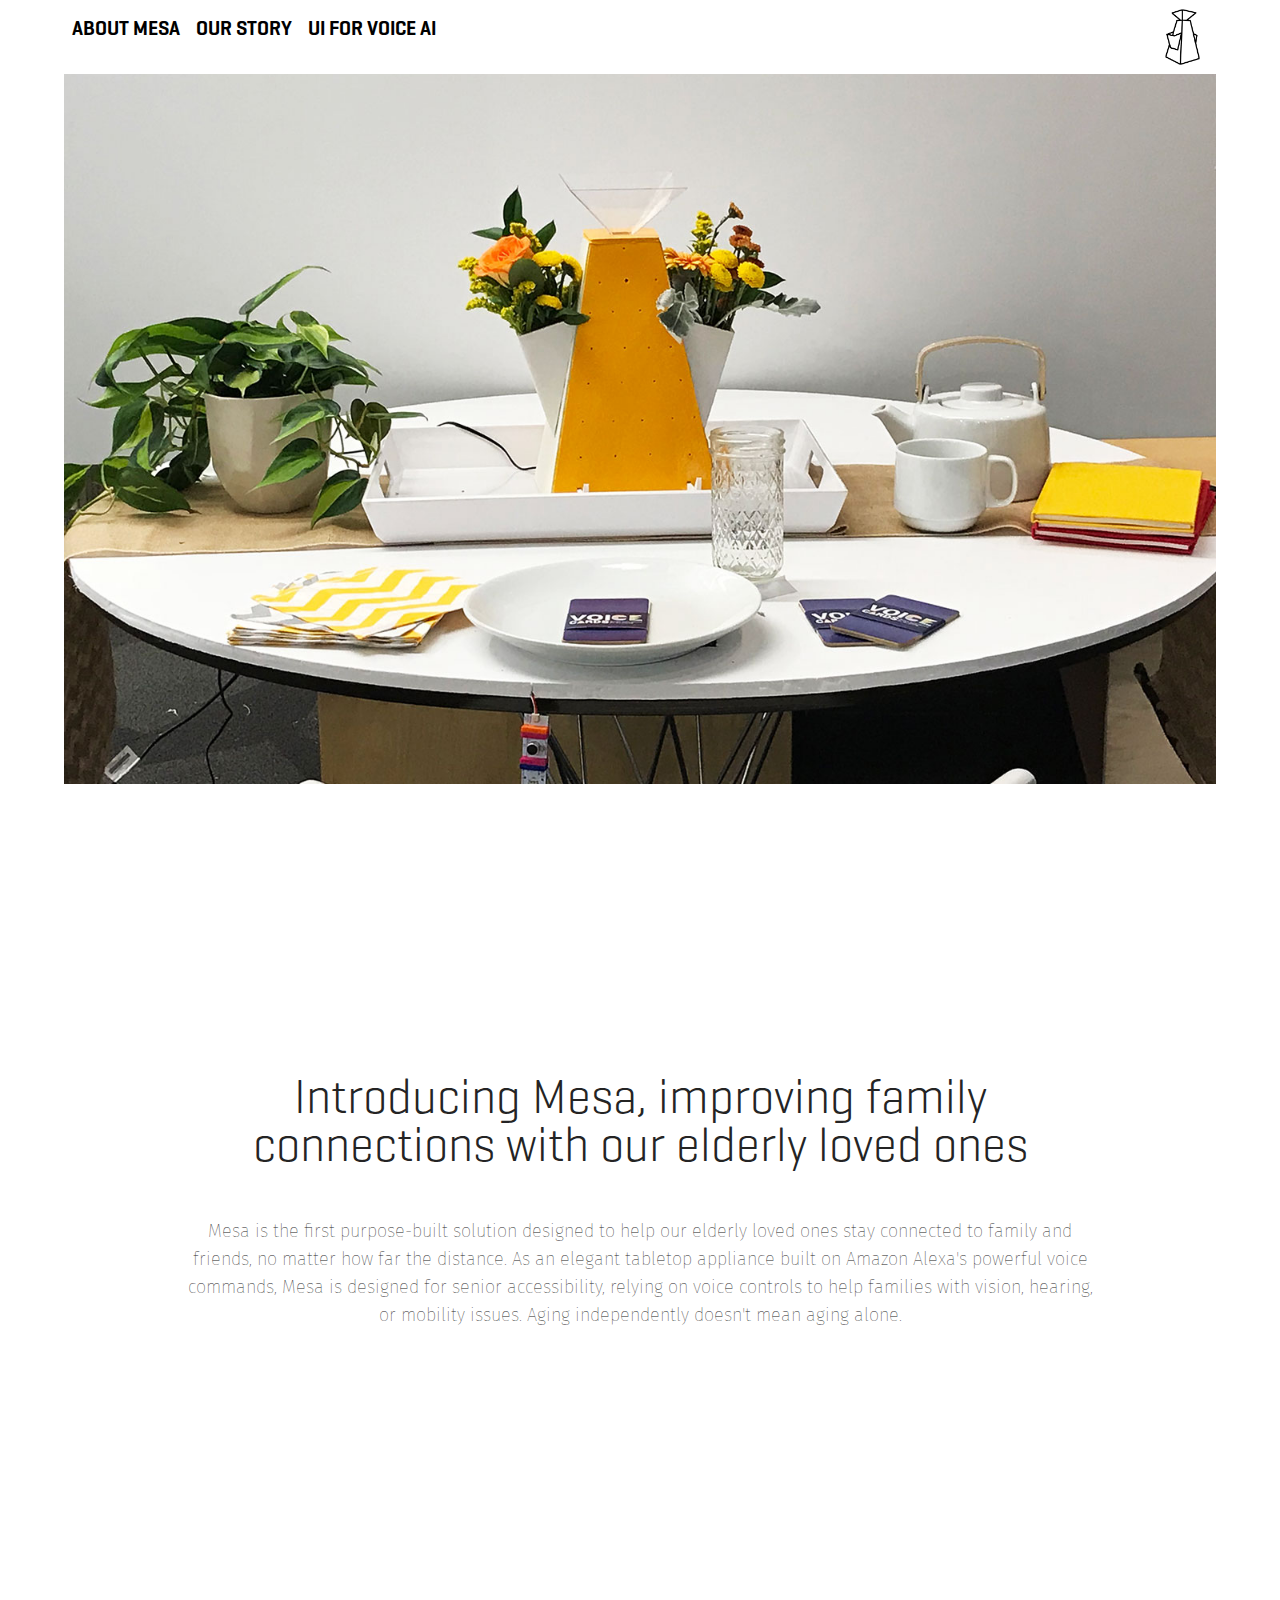
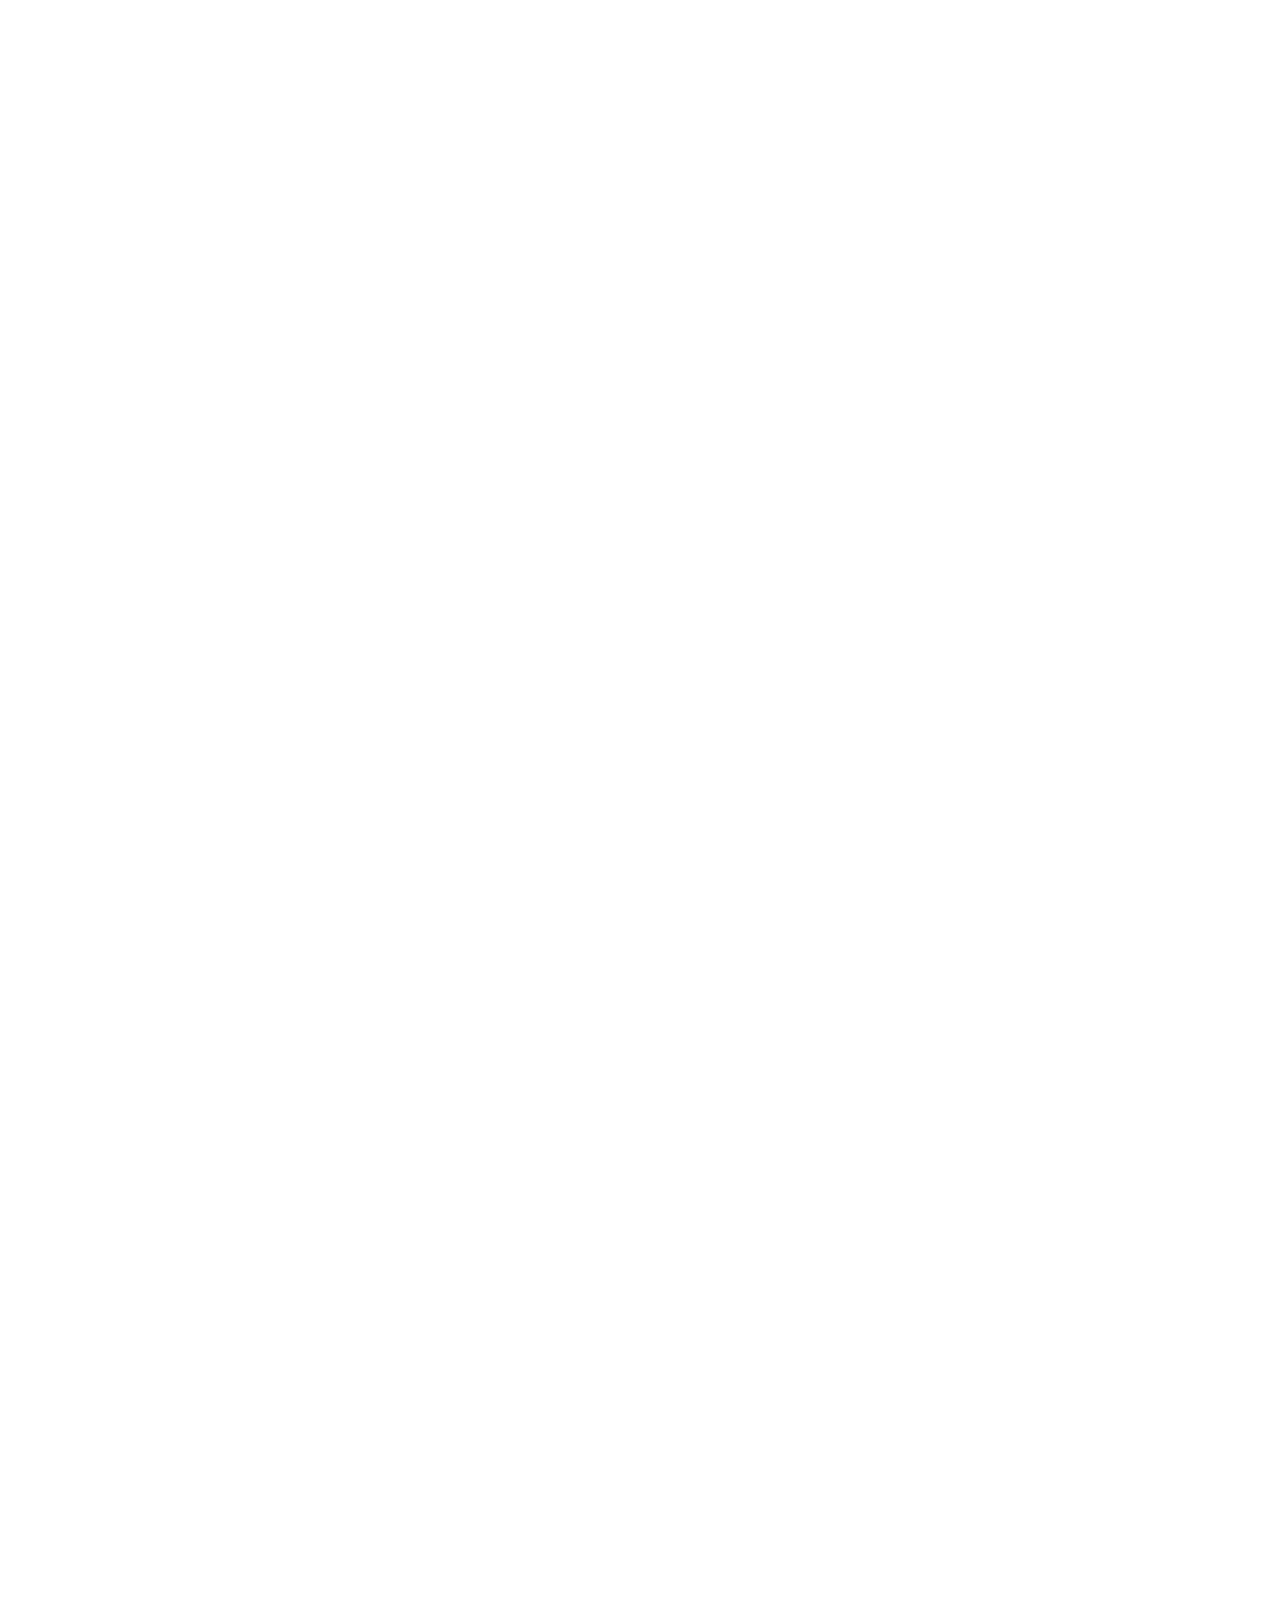
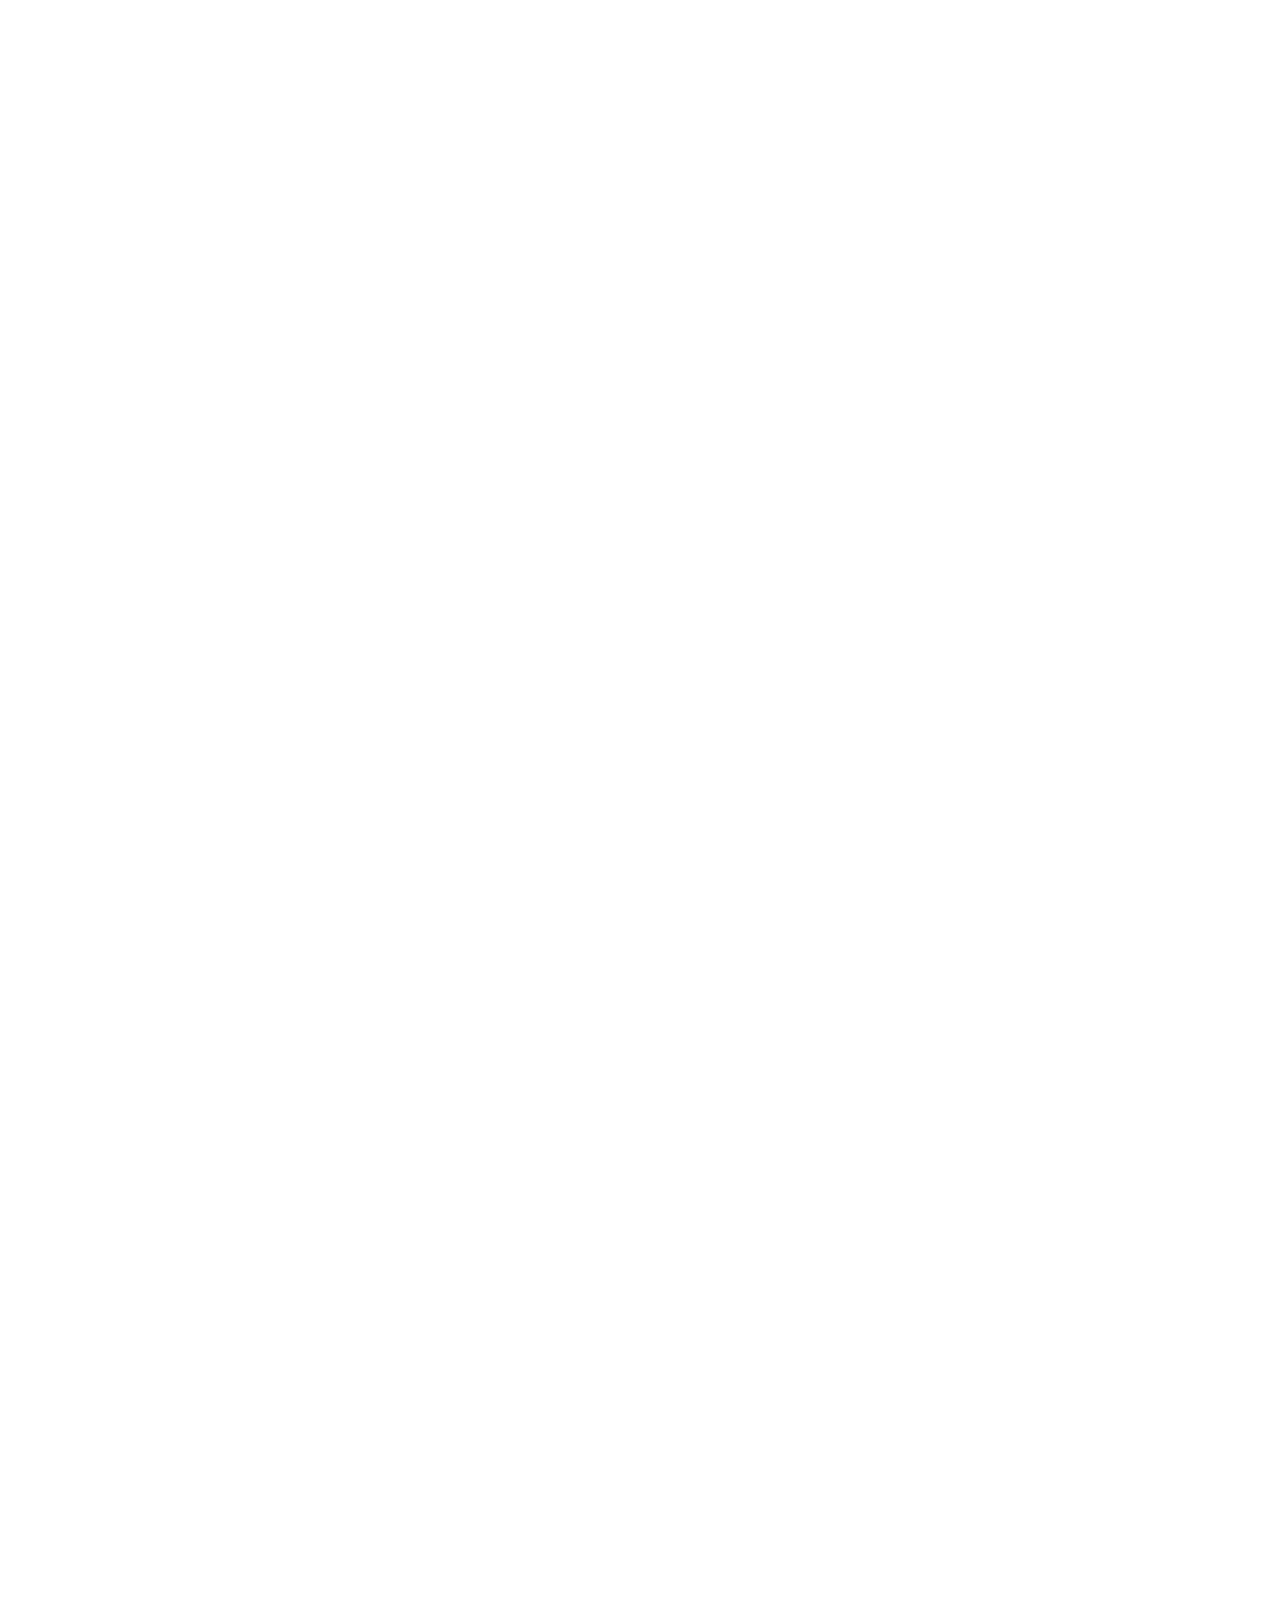
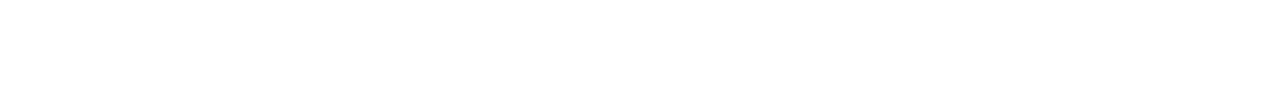
==== commit 8ff649c4: "Fix content section in About, update compressed images" ====
--- a/index.html
+++ b/index.html
@@ -16,12 +16,12 @@
 	<button class="navbar-toggler" type="button" data-toggle="collapse" data-target="#navbarMenu" aria-controls="navbarMenu" aria-expanded="false" aria-label="Toggle navigation">
     	<span class="navbar-toggler-icon"></span>
   	</button>
-
+  	
   <div class="collapse navbar-collapse" id="navbarMenu">
 		<ul class="navbar-nav mr-auto">
-			<li class="nav-item"><a href="index.html" class="nav-link">Features</a></li>
+			<li class="nav-item"><a href="index.html" class="nav-link">About Mesa</a></li>
 			<li class="nav-item"><a href="about.html" class="nav-link">Our Story</a></li>
-			<li class="nav-item"><a href="voice.html" class="nav-link">Designing for Voice</a></li>
+			<li class="nav-item"><a href="voice.html" class="nav-link">UI for Voice AI</a></li>
 		</ul>
 	</div>
 
@@ -45,6 +45,19 @@
 			</div>
 		</div>
 	</section>
+
+<section id="intro" class="container-fluid" style="background-image:url('img/sobremesa.jpg');">
+		<div class="row inner">
+			<div class="col-md-2"></div>
+			<div class="col-md-8">
+				<h2 class="text-center">Bringing the warmth of La Sobremesa to elders</h2>
+				<p>We're inspired by the Spanish concept of <b>La Sobremesa</b>, the conversation that takes place at the dinner table when the meal is over. The communion of conversation with close companions over a full stomach is sacred, a ritual that preserves families and strengthens relationships.</p>
+
+				<p>With more seniors choosing to live independently and age in place, it's become increasingly difficult for elders to stay connected with their busy families. For seniors dealing with hearing loss, vision issues, or mobility constraints, even a telephone conversation can be a challenge, leading to loneliness and depression. We believe seniors deserve better, and Mesa is here to help.</p>
+			</div>
+		</div>
+	</section>
+
 
 	<section id="HIW" class="container-fluid">
 		<h2 class="text-center">How It Works</h2>
--- a/css/style.css
+++ b/css/style.css
@@ -101,15 +101,22 @@
     font-weight: 600;
 }
 ul {
-  margin: 16px auto 24px;
+  margin: 16px 16px 24px;
 }
 ul, li {
-  list-style-type: none;
+  /* list-style-type: none; */
   padding-left: 0;
+  text-align: left;
+}
+li {
+  margin-bottom: 16px;
 }
 hr {
-  color: #242424;
-  opacity: 0.1;
+  background-color: #cecece;
+  border: 0;
+  height: 3px;
+  margin: 0 auto 106px;
+  width: 250px;
 }
 
 a:link {
